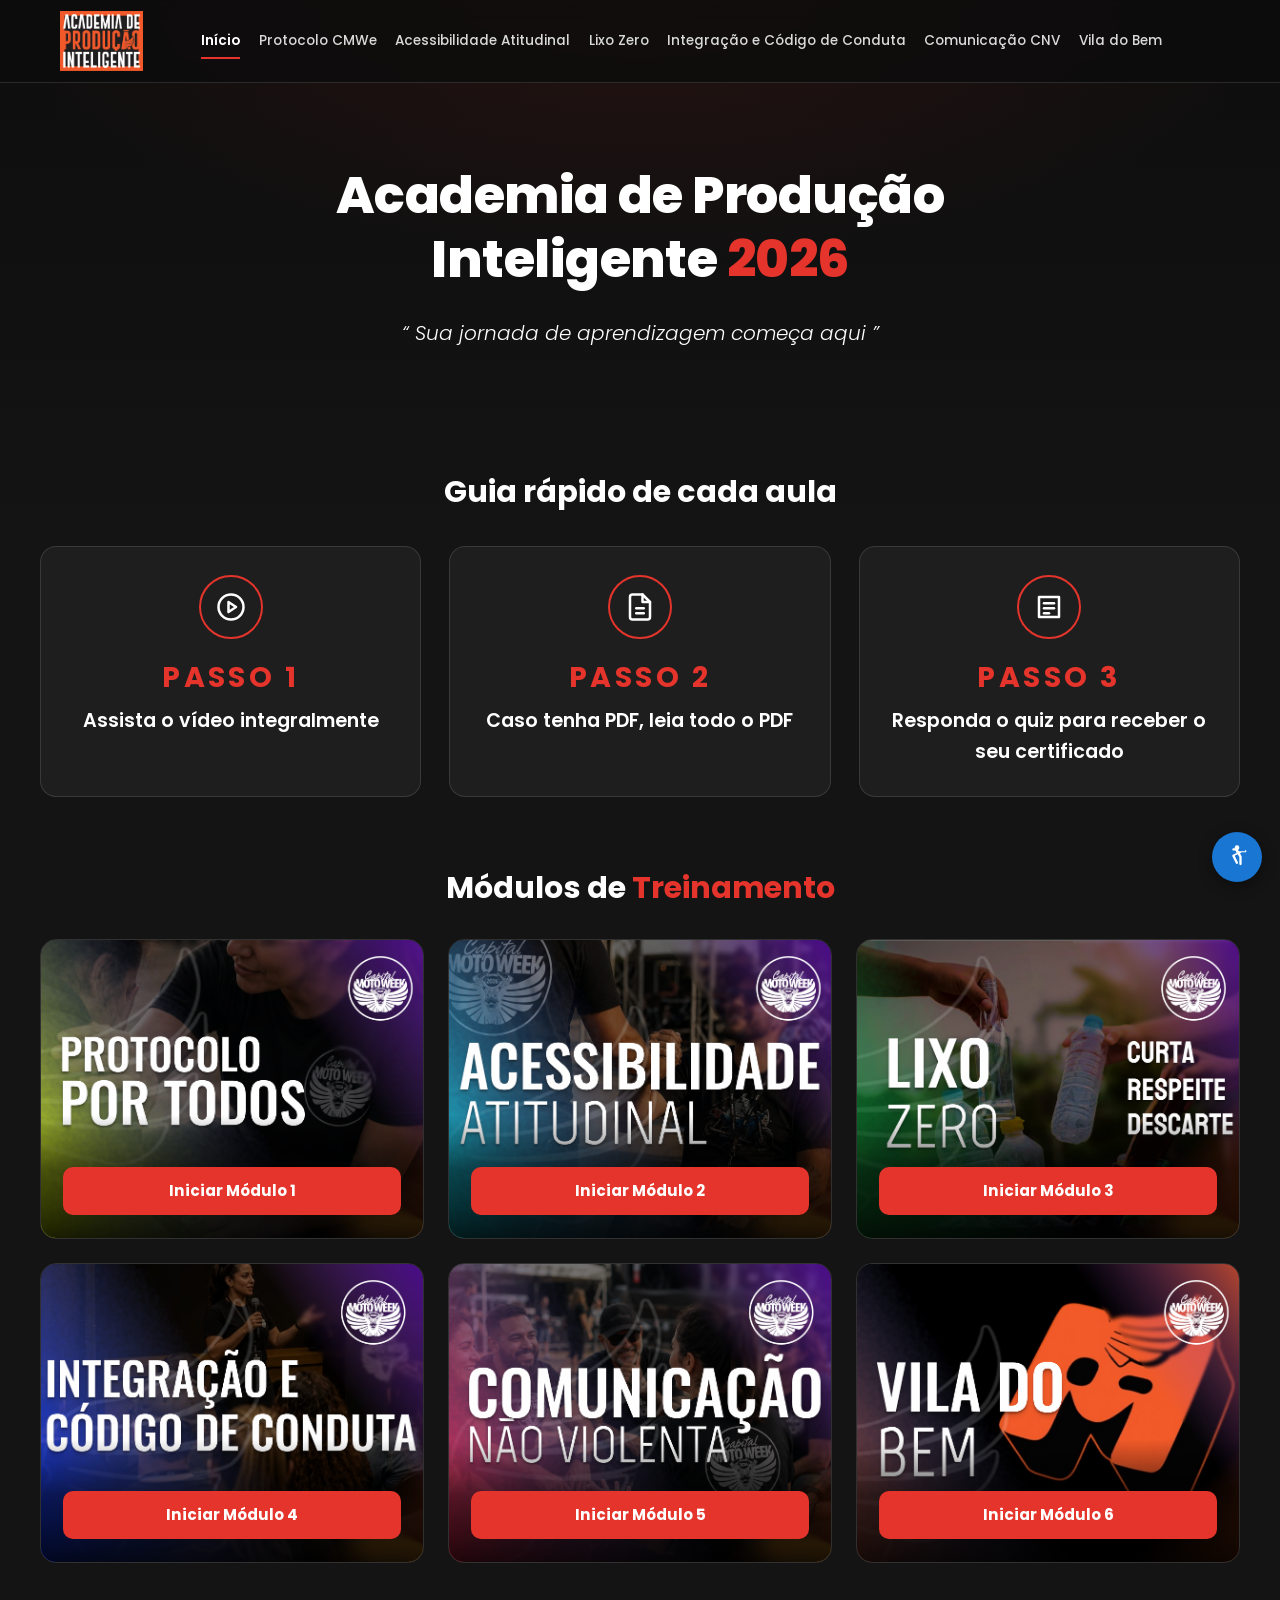
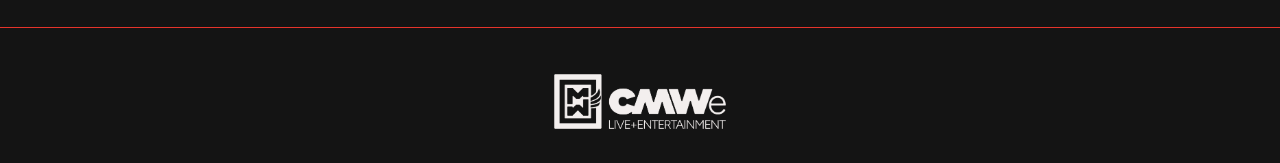
==== index.html @ 294be3b3 "Novo design, identidade visual e reorganizacao dos modulos - Fundo unico com gradiente escuro/vermel" ====
<!DOCTYPE html>
<html lang="pt-BR">
<head>
<meta charset="UTF-8">
<meta name="viewport" content="width=device-width, initial-scale=1.0">
<title>Capacitação CMWe — Portal de Treinamento</title>
<meta name="description" content="Portal de Treinamento Corporativo Capacitação CMWe. Assista, leia e responda aos módulos de capacitação.">
<link rel="preconnect" href="https://fonts.googleapis.com">
<link rel="preconnect" href="https://fonts.gstatic.com" crossorigin>
<link href="https://fonts.googleapis.com/css2?family=Poppins:wght@300;400;500;600;700;800&display=swap" rel="stylesheet">
<link rel="stylesheet" href="css/style.css">
</head>
<body>

<a class="skip-link" href="#conteudo-principal">Pular para o conteúdo principal</a>

<header class="site-header">
  <div class="container header-inner">
    <a class="logo" href="index.html">
      <img src="images/API - Logotipo (1).png" alt="logo academia inteligente CMWe">
    </a>

    <nav class="main-nav" id="main-nav" aria-label="Navegação principal">
      <ul>
        <li><a href="index.html" aria-current="page">Início</a></li>
        <li><a href="modulo1.html">Protocolo CMWe</a></li>
        <li><a href="modulo2.html">Acessibilidade Atitudinal</a></li>
        <li><a href="modulo3.html">Lixo Zero</a></li>
        <li><a href="modulo4.html">Integração e Código de Conduta</a></li>
        <li><a href="modulo5.html">Comunicação CNV</a></li>
        <li><a href="modulo6.html">Vila do Bem</a></li>
      </ul>
    </nav>

    <div class="header-actions">
      <button type="button" class="nav-toggle" data-nav-toggle aria-controls="main-nav" aria-expanded="false" aria-label="Abrir menu de navegação">
        <span class="nav-toggle-bar"></span>
        <span class="nav-toggle-bar"></span>
        <span class="nav-toggle-bar"></span>
      </button>
    </div>
  </div>
</header>

<main id="conteudo-principal">

  <section class="hero">
    <div class="hero-content">
      <h1>Academia de Produção Inteligente <span class="highlight">2026</span></h1>
      <p class="hero-subtitle">“ Sua jornada de aprendizagem começa aqui ”</p>
    </div>
  </section>

  <section class="guide" aria-labelledby="guia-titulo">
    <h2 id="guia-titulo">Guia rápido de cada aula</h2>
    <div class="guide-grid">

      <div class="guide-step">
        <div class="icon-wrap" aria-hidden="true">
          <svg viewBox="0 0 24 24" stroke="currentColor" stroke-width="2" stroke-linecap="round" stroke-linejoin="round"><circle cx="12" cy="12" r="10"></circle><polygon points="10 8 16 12 10 16 10 8"></polygon></svg>
        </div>
        <span class="step-label">Passo 1</span>
        <p>Assista o vídeo integralmente</p>
      </div>

      <div class="guide-step">
        <div class="icon-wrap" aria-hidden="true">
          <svg viewBox="0 0 24 24" stroke="currentColor" stroke-width="2" stroke-linecap="round" stroke-linejoin="round"><path d="M14 2H6a2 2 0 0 0-2 2v16a2 2 0 0 0 2 2h12a2 2 0 0 0 2-2V8z"></path><polyline points="14 2 14 8 20 8"></polyline><line x1="9" y1="13" x2="15" y2="13"></line><line x1="9" y1="17" x2="15" y2="17"></line></svg>
        </div>
        <span class="step-label">Passo 2</span>
        <p>Caso tenha PDF, leia todo o PDF</p>
      </div>

      <div class="guide-step">
        <div class="icon-wrap" aria-hidden="true">
          <svg viewBox="0 0 24 24" stroke="currentColor" stroke-width="2" stroke-linecap="round" stroke-linejoin="round"><path d="M4 4h16v16H4z"></path><line x1="8" y1="9" x2="16" y2="9"></line><line x1="8" y1="13" x2="16" y2="13"></line><line x1="8" y1="17" x2="12" y2="17"></line></svg>
        </div>
        <span class="step-label">Passo 3</span>
        <p>Responda o quiz para receber o seu certificado</p>
      </div>

    </div>
  </section>

  <section class="modules" aria-labelledby="modulos-titulo">
    <h2 id="modulos-titulo">Módulos de <span class="highlight">Treinamento</span></h2>
    <div class="modules-grid">

      <article class="module-card">
        <div class="module-card-media">
          <img src="images/PROTOCOLO-POR-TODOS.png" alt="">
          <span class="media-fallback-icon" aria-hidden="true">🤝</span>
        </div>
        <div class="module-card-overlay">
         
          <a class="btn-start" href="modulo1.html">Iniciar Módulo 1</a>
        </div>
      </article>

      <article class="module-card">
        <div class="module-card-media">
          <img src="images/ACESSIBILIDADE.png" alt="">
          <span class="media-fallback-icon" aria-hidden="true">♿</span>
        </div>
        <div class="module-card-overlay">
         
          <a class="btn-start" href="modulo2.html">Iniciar Módulo 2</a>
        </div>
      </article>

      <article class="module-card">
        <div class="module-card-media">
          <img src="images/LIXO-ZERO.png" alt="">
          <span class="media-fallback-icon" aria-hidden="true">♻️</span>
        </div>
        <div class="module-card-overlay">
         
          <a class="btn-start" href="modulo3.html">Iniciar Módulo 3</a>
        </div>
      </article>

    

      <article class="module-card">
        <div class="module-card-media">
          <img src="images/INTEGRA-O-E-C-DIGO-DE-CONDUTA.png" alt="">
          <span class="media-fallback-icon" aria-hidden="true">🤝</span>
        </div>
        <div class="module-card-overlay">
          <a class="btn-start" href="modulo4.html">Iniciar Módulo 4</a>
        </div>
      </article>

      <article class="module-card">
        <div class="module-card-media">
          <img src="images/COMUNICA-O-N-O-VIOLENTA.png" alt="">
          <span class="media-fallback-icon" aria-hidden="true">💬</span>
        </div>
        <div class="module-card-overlay">
          <a class="btn-start" href="modulo5.html">Iniciar Módulo 5</a>
        </div>
      </article>

      <article class="module-card">
        <div class="module-card-media">
          <img src="images/VILA-DO-BEM.png" alt="">
          <span class="media-fallback-icon" aria-hidden="true">🏘️</span>
        </div>
        <div class="module-card-overlay">
          <a class="btn-start" href="modulo6.html">Iniciar Módulo 6</a>
        </div>
      </article>

    </div>
  </section>

</main>

<footer class="site-footer">
  <img src="images/CMWe - Logo - Mono - B Off-white.png" alt="">
</footer>

<button type="button" class="a11y-float" data-a11y-toggle aria-pressed="false" aria-label="Alternar modo de alto contraste">
  <svg viewBox="0 0 24 24" aria-hidden="true"><circle cx="12" cy="4" r="2"></circle><path d="M19 7h-5.5l-.7-1.4A2 2 0 0 0 11 4.5H9a1 1 0 0 0 0 2h1.7l1 2-3.2 1.6a1 1 0 0 0-.5 1.3l3 6a1 1 0 1 0 1.8-.9L10 11l2.6-1.3L14 12v6a1 1 0 0 0 2 0v-6.5l-1.4-2.8L16 8h3a1 1 0 0 0 0-2z"></path></svg>
</button>
<div vw class="enabled">
  <div vw-access-button class="active"></div>
  <div vw-plugin-wrapper>
    <div class="vw-plugin-top-wrapper"></div>
  </div>
</div>
<script src="https://vlibras.gov.br/app/vlibras-plugin.js"></script>
<script>
  new window.VLibras.Widget('https://vlibras.gov.br/app');
</script>
<script src="js/script.js"></script>
</body>
</html>
---- css/style.css ----
/* =========================================================
   Capacitação CMWe — Design System
   Paleta principal: Preto / Vermelho / Branco
   Tipografia: Poppins (Google Fonts)
   ========================================================= */

:root{
  --bg: #141414;
  --bg-elevated: #1e1e1e;
  --card-bg: #232733;
  --text: #ffffff;
  --text-muted: #d9d9d9;
  --accent: #e5342b;
  --accent-dark: #a8221b;
  --accent-contrast-text: #ffffff;
  --focus-ring: #ffffff;
  --border-soft: rgba(255,255,255,0.12);
  --radius-md: 10px;
  --radius-lg: 16px;
  --font-main: 'Poppins', 'Lato', Arial, sans-serif;
  --max-width: 1200px;

  /* Cores de destaque por módulo (usadas só na miniatura do card) */
  --m1: #e5342b; --m1-dark: #3d0b08;
  --m2: #8b5cf6; --m2-dark: #24123f;
  --m3: #16a34a; --m3-dark: #06231a;
  --m4: #ea580c; --m4-dark: #3a1607;
  --m5: #4338ca; --m5-dark: #14123a;
  --m6: #c2410c; --m6-dark: #331206;
}

/* ---------- Tema: Alto Contraste (preto / amarelo / branco) ---------- */
[data-theme="alto-contraste"]{
  --bg: #000000;
  --bg-elevated: #0d0d0d;
  --card-bg: #111111;
  --text: #ffffff;
  --text-muted: #ffffff;
  --accent: #ffd400;
  --accent-dark: #e6bf00;
  --accent-contrast-text: #000000;
  --focus-ring: #ffd400;
  --border-soft: rgba(255,255,255,0.35);
}

*, *::before, *::after{ box-sizing: border-box; }

html{ scroll-behavior: smooth; }

/* Fundo único para a página inteira: base escura + um brilho vermelho suave no topo.
   background-attachment: fixed mantém o mesmo degradê do início ao fim da rolagem. */
body{
  margin: 0;
  font-family: var(--font-main);
  background-color: var(--bg);
  background-image:
    radial-gradient(1100px 520px at 50% -8%, rgba(229,52,43,0.14), transparent 65%),
    linear-gradient(180deg, #0d0d0d 0%, var(--bg) 60%);
  background-attachment: fixed;
  background-repeat: no-repeat;
  color: var(--text);
  line-height: 1.6;
  -webkit-font-smoothing: antialiased;
  transition: background-color .25s ease, color .25s ease;
}

/* No tema de alto contraste o fundo é liso, sem brilho decorativo */
[data-theme="alto-contraste"] body{
  background-image: none;
}

img{ max-width: 100%; display: block; }

a{ color: inherit; }

h1, h2, h3{
  font-family: var(--font-main);
  font-weight: 700;
  line-height: 1.25;
  margin: 0 0 .5em;
}

p{ margin: 0 0 1em; }

.container{
  max-width: var(--max-width);
  margin-inline: auto;
  padding-inline: 1.25rem;
}

/* ---------- Skip link (acessibilidade / teclado) ---------- */
.skip-link{
  position: absolute;
  left: 0;
  top: -60px;
  background: var(--accent);
  color: var(--accent-contrast-text);
  padding: .75rem 1.25rem;
  border-radius: 0 0 var(--radius-md) 0;
  font-weight: 600;
  z-index: 1000;
  transition: top .2s ease;
}
.skip-link:focus{ top: 0; }

/* Foco visível sempre, nunca remover outline */
:focus-visible{
  outline: 3px solid var(--focus-ring);
  outline-offset: 3px;
}

/* ---------- Header (clean) ---------- */
.site-header{
  background-color: rgba(13,13,13,0.82);
  -webkit-backdrop-filter: blur(10px);
  backdrop-filter: blur(10px);
  border-bottom: 1px solid var(--border-soft);
  position: sticky;
  top: 0;
  z-index: 100;
}
[data-theme="alto-contraste"] .site-header{
  background-color: var(--bg-elevated);
  -webkit-backdrop-filter: none;
  backdrop-filter: none;
}
.header-inner{
  position: relative;
  display: flex;
  align-items: center;
  justify-content: space-between;
  gap: 1rem;
  padding-block: .7rem;
}
.logo{
  display: flex;
  align-items: center;
  gap: .55rem;
  font-weight: 600;
  font-size: 1rem;
  text-decoration: none;
  color: var(--text);
  flex-shrink: 0;
}
.logo img{
  height: 60px;
  width: auto;
  flex-shrink: 0;
}
.main-nav ul{
  list-style: none;
  display: flex;
  gap: 1.15rem;
  margin: 0;
  padding: 0;
}
.main-nav a{
  display: inline-block;
  position: relative;
  padding: .3rem 0;
  text-decoration: none;
  font-size: .85rem;
  font-weight: 500;
  color: var(--text-muted);
  white-space: nowrap;
}
.main-nav a::after{
  content: "";
  position: absolute;
  left: 0;
  right: 0;
  bottom: -2px;
  height: 2px;
  background: var(--accent);
  transform: scaleX(0);
  transition: transform .2s ease;
}
.main-nav a:hover, .main-nav a:focus-visible{ color: var(--text); }
.main-nav a:hover::after, .main-nav a:focus-visible::after, .main-nav a[aria-current="page"]::after{
  transform: scaleX(1);
}
.main-nav a[aria-current="page"]{
  color: var(--text);
  font-weight: 600;
}

.header-actions{
  display: flex;
  align-items: center;
  gap: .6rem;
  flex-shrink: 0;
}

/* Botão hamburguer (somente mobile) */
.nav-toggle{
  display: none;
  flex-direction: column;
  justify-content: center;
  align-items: center;
  gap: 4px;
  width: 38px;
  height: 38px;
  background: transparent;
  border: 1px solid var(--border-soft);
  border-radius: 8px;
  cursor: pointer;
}
.nav-toggle-bar{
  width: 18px;
  height: 2px;
  background: var(--text);
  transition: transform .2s ease, opacity .2s ease;
}
.nav-toggle[aria-expanded="true"] .nav-toggle-bar:nth-child(1){ transform: translateY(6px) rotate(45deg); }
.nav-toggle[aria-expanded="true"] .nav-toggle-bar:nth-child(2){ opacity: 0; }
.nav-toggle[aria-expanded="true"] .nav-toggle-bar:nth-child(3){ transform: translateY(-6px) rotate(-45deg); }

/* Com os nomes completos dos módulos no menu, o layout desktop
   só cabe acima de 1200px — abaixo disso usamos o menu hamburguer */
@media (max-width: 1199px){
  .nav-toggle{ display: flex; }
  .logo img{ height: 48px; }
  .main-nav{
    position: absolute;
    top: 100%;
    left: 0;
    right: 0;
    background: var(--bg-elevated);
    border-bottom: 1px solid var(--border-soft);
    max-height: 0;
    overflow: hidden;
    transition: max-height .25s ease;
  }
  .main-nav.is-open{ max-height: 520px; }
  .main-nav ul{
    flex-direction: column;
    gap: 0;
    padding: .25rem 1.25rem 1rem;
  }
  .main-nav a{
    display: block;
    padding: .8rem .1rem;
    border-bottom: 1px solid var(--border-soft);
  }
  .main-nav a::after{ display: none; }
}

/* ---------- Hero (transparente: usa o fundo único da página) ---------- */
.hero{
  padding: 5rem 1.25rem 3.5rem;
  text-align: center;
}
.hero-content{
  max-width: 820px;
  margin-inline: auto;
}
.hero h1{
  font-size: clamp(1.9rem, 5vw, 3.2rem);
  font-weight: 800;
  letter-spacing: -0.01em;
}
.highlight{
  color: var(--accent);
}
.hero-subtitle{
  font-size: clamp(1rem, 2vw, 1.25rem);
  font-style: italic;
  color: var(--text);
  margin-top: .5rem;
  font-weight: 300;
}

/* ---------- Guia rápido (3 colunas) ---------- */
.guide{
  padding: 3rem 1.25rem 3.5rem;
}
.guide h2{
  text-align: center;
  font-size: clamp(1.4rem, 3vw, 1.9rem);
  margin-bottom: 2.2rem;
}
.guide-grid{
  display: grid;
  grid-template-columns: 1fr;
  gap: 1.75rem;
  max-width: var(--max-width);
  margin-inline: auto;
}
@media (min-width: 780px){
  .guide-grid{ grid-template-columns: repeat(3, 1fr); }
}
.guide-step{
  text-align: center;
  padding: 1.75rem 1.25rem;
  border: 1px solid var(--border-soft);
  border-radius: var(--radius-lg);
  background: var(--bg-elevated);
}
.guide-step .icon-wrap{
  width: 64px;
  height: 64px;
  margin: 0 auto 1rem;
  border-radius: 50%;
  border: 2px solid var(--accent);
  display: flex;
  align-items: center;
  justify-content: center;
}
.guide-step .icon-wrap svg{
  width: 30px;
  height: 30px;
  stroke: var(--text);
  fill: none;
}
.guide-step .step-label{
  display: block;
  color: var(--accent);
  text-transform: uppercase;
  letter-spacing: .12em;
  font-size: 1.78rem;
  font-weight: 700;
  margin-bottom: .35rem;
}
.guide-step p{
  font-weight: 600;
  font-size: 1.2rem;
  margin: 0;
}

.guide-step .docs{
  font-size: 0.9rem;
}
/* ---------- Grade de módulos ---------- */
.modules{
  padding: 1rem 1.25rem 4rem;
}
.modules h2{
  text-align: center;
  font-size: clamp(1.4rem, 3vw, 1.9rem);
  margin-bottom: 2rem;
}
.modules-grid{
  display: grid;
  grid-template-columns: 1fr;
  gap: 1.5rem;
  max-width: var(--max-width);
  margin-inline: auto;
}
@media (min-width: 700px){
  .modules-grid{ grid-template-columns: repeat(2, 1fr); }
}
@media (min-width: 1050px){
  .modules-grid{ grid-template-columns: repeat(3, 1fr); }
}

.module-card{
  position: relative;
  display: flex;
  flex-direction: column;
  justify-content: flex-end;
  min-height: 300px;
  border: 1px solid var(--border-soft);
  border-radius: var(--radius-lg);
  overflow: hidden;
  transition: transform .2s ease, border-color .2s ease, box-shadow .2s ease;
}
.module-card:hover{
  transform: translateY(-4px);
  border-color: rgba(255,255,255,0.28);
  box-shadow: 0 12px 28px rgba(0,0,0,0.45);
}
@media (prefers-reduced-motion: reduce){
  .module-card{ transition: none; }
  .module-card:hover{ transform: none; }
}

/* Imagem de fundo do card (ocupa o card inteiro) */
.module-card-media{
  position: absolute;
  inset: 0;
  background: linear-gradient(135deg, var(--accent), var(--accent-dark));
}
/* Cada módulo tem uma cor de destaque própria na miniatura, como no site publicado */
.modules-grid .module-card:nth-child(1) .module-card-media{ background: linear-gradient(160deg, var(--m1), var(--m1-dark)); }
.modules-grid .module-card:nth-child(2) .module-card-media{ background: linear-gradient(160deg, var(--m2), var(--m2-dark)); }
.modules-grid .module-card:nth-child(3) .module-card-media{ background: linear-gradient(160deg, var(--m3), var(--m3-dark)); }
.modules-grid .module-card:nth-child(4) .module-card-media{ background: linear-gradient(160deg, var(--m4), var(--m4-dark)); }
.modules-grid .module-card:nth-child(5) .module-card-media{ background: linear-gradient(160deg, var(--m5), var(--m5-dark)); }
.modules-grid .module-card:nth-child(6) .module-card-media{ background: linear-gradient(160deg, var(--m6), var(--m6-dark)); }
.module-card-media img{
  width: 100%;
  height: 100%;
  object-fit: cover;
  display: block;
}
/* Ícone de reserva enquanto a imagem real do módulo não é adicionada */
.module-card-media .media-fallback-icon{
  display: none;
  position: absolute;
  inset: 0;
  align-items: center;
  justify-content: center;
  font-size: 3.5rem;
}
.module-card-media.media-fallback .media-fallback-icon{ display: flex; }

/* Texto sobreposto sobre a imagem, com degradê para legibilidade */
.module-card-overlay{
  position: relative;
  z-index: 1;
  display: flex;
  flex-direction: column;
  gap: .5rem;
  padding: 2.5rem 1.4rem 1.4rem;
  background: linear-gradient(to top, rgba(0,0,0,.88) 0%, rgba(0,0,0,.6) 55%, rgba(0,0,0,0) 100%);
}
.module-tag{
  font-size: .78rem;
  text-transform: uppercase;
  letter-spacing: .08em;
  color: var(--accent);
  font-weight: 700;
}
.module-title{
  font-size: 1.15rem;
  font-weight: 700;
  margin: 0;
  color: #ffffff;
}
.btn-start{
  margin-top: .75rem;
  display: inline-block;
  text-align: center;
  background: var(--accent);
  color: var(--accent-contrast-text);
  font-weight: 700;
  text-decoration: none;
  padding: .75rem 1rem;
  border-radius: var(--radius-md);
  border: none;
  cursor: pointer;
  font-family: var(--font-main);
  font-size: .95rem;
  transition: background-color .15s ease;
}
.btn-start:hover, .btn-start:focus-visible{
  background: var(--accent-dark);
}

/* ---------- Página de módulo ---------- */
.module-hero{
  padding: 2.5rem 1.25rem 1.5rem;
  text-align: center;
}
.module-hero .module-tag{ color: var(--accent); font-weight: 700; }
.module-hero h1{ font-size: clamp(1.6rem, 4vw, 2.4rem); }
.back-link{
  display: inline-flex;
  align-items: center;
  gap: .4rem;
  margin-bottom: 1.25rem;
  text-decoration: none;
  color: var(--text-muted);
  font-weight: 600;
  font-size: .9rem;
}
.back-link:hover{ color: var(--text); }

.lesson-flow{
  max-width: 1000px;
  margin: 0 auto;
  padding: 1.5rem 1.25rem 2rem;
}
.module-content{
  display: grid;
  grid-template-columns: 1fr;
  gap: 1.25rem;
}
@media (min-width: 820px){
  .module-content{ grid-template-columns: 1fr 1fr; align-items: start; }
}
.module-media-col{
  display: flex;
  flex-direction: column;
  gap: 1.25rem;
}
.lesson-step{
  background: var(--bg-elevated);
  border: 1px solid var(--border-soft);
  border-radius: var(--radius-lg);
  padding: 1.25rem;
}
.lesson-step h2{
  display: flex;
  align-items: center;
  gap: .6rem;
  font-size: 1.15rem;
  margin-bottom: .4rem;
}
.lesson-step p{
  margin-bottom: .6em;
}
.lesson-step h2 svg{
  width: 24px;
  height: 24px;
  stroke: var(--accent);
  fill: none;
  flex-shrink: 0;
}
.video-wrapper{
  position: relative;
  aspect-ratio: 16/9;
  background: #000;
  border-radius: var(--radius-md);
  overflow: hidden;
  margin-top: .75rem;
}
@media (min-width: 820px){
  .video-wrapper{ max-height: 36vh; }
}
.video-wrapper iframe{
  position: absolute;
  inset: 0;
  width: 100%;
  height: 100%;
  border: 0;
}
.pdf-link{
  display: inline-flex;
  align-items: center;
  gap: .5rem;
  margin-top: 1rem;
  background: var(--bg);
  border: 1px solid var(--border-soft);
  padding: .8rem 1.1rem;
  border-radius: var(--radius-md);
  text-decoration: none;
  font-weight: 600;
}
.pdf-link:hover{ border-color: var(--accent); }

/* Card de instruções + botão para o Google Forms */
.instruction-card{
  display: flex;
  flex-direction: column;
  gap: .85rem;
  background: var(--bg-elevated);
  border: 1px solid var(--border-soft);
  border-radius: var(--radius-lg);
  padding: 1.25rem;
}
.instruction-card h2{
  display: flex;
  align-items: center;
  gap: .6rem;
  font-size: 1.15rem;
  margin-bottom: 0;
}
.instruction-card h2 svg{
  width: 24px;
  height: 24px;
  stroke: var(--accent);
  fill: none;
  flex-shrink: 0;
}
.instruction-card p{ margin-bottom: 0; }
.instruction-card ul{
  margin: 0;
  padding-left: 1.2rem;
  color: var(--text-muted);
  display: flex;
  flex-direction: column;
  gap: .4rem;
}
.instruction-card .btn-start{
  text-align: center;
}

/* ---------- Footer ---------- */
.site-footer{
  background: transparent;
  border-top: 1px solid var(--accent);
  padding: 1.5rem 1.25rem;
  text-align: center;
  position: relative;
  color: var(--text-muted);
  
}

.site-footer img{
  display: block;
  height: 75px;
  width: auto;
  margin: .75rem auto 0;
}

/* Botão flutuante de acessibilidade: liga/desliga o modo alto contraste */
.a11y-float{
  position: fixed;
  right: 1.1rem;
  bottom: 1.1rem;
  width: 50px;
  height: 50px;
  border-radius: 50%;
  background: #1976d2;
  border: none;
  padding: 0;
  cursor: pointer;
  display: flex;
  align-items: center;
  justify-content: center;
  box-shadow: 0 4px 14px rgba(0,0,0,.4);
  z-index: 50;
  transition: transform .15s ease, background-color .15s ease;
}
.a11y-float:hover{ transform: scale(1.08); }
.a11y-float svg{ width: 28px; height: 28px; fill: #ffffff; }

/* Com o alto contraste ativo, o botão fica amarelo indicando o estado */
[data-theme="alto-contraste"] .a11y-float{ background: var(--accent); }
[data-theme="alto-contraste"] .a11y-float svg{ fill: #000000; }

.visually-hidden{
  position: absolute;
  width: 1px; height: 1px;
  padding: 0; margin: -1px;
  overflow: hidden;
  clip: rect(0,0,0,0);
  white-space: nowrap;
  border: 0;
}

@media (prefers-reduced-motion: reduce){
  html{ scroll-behavior: auto; }
}
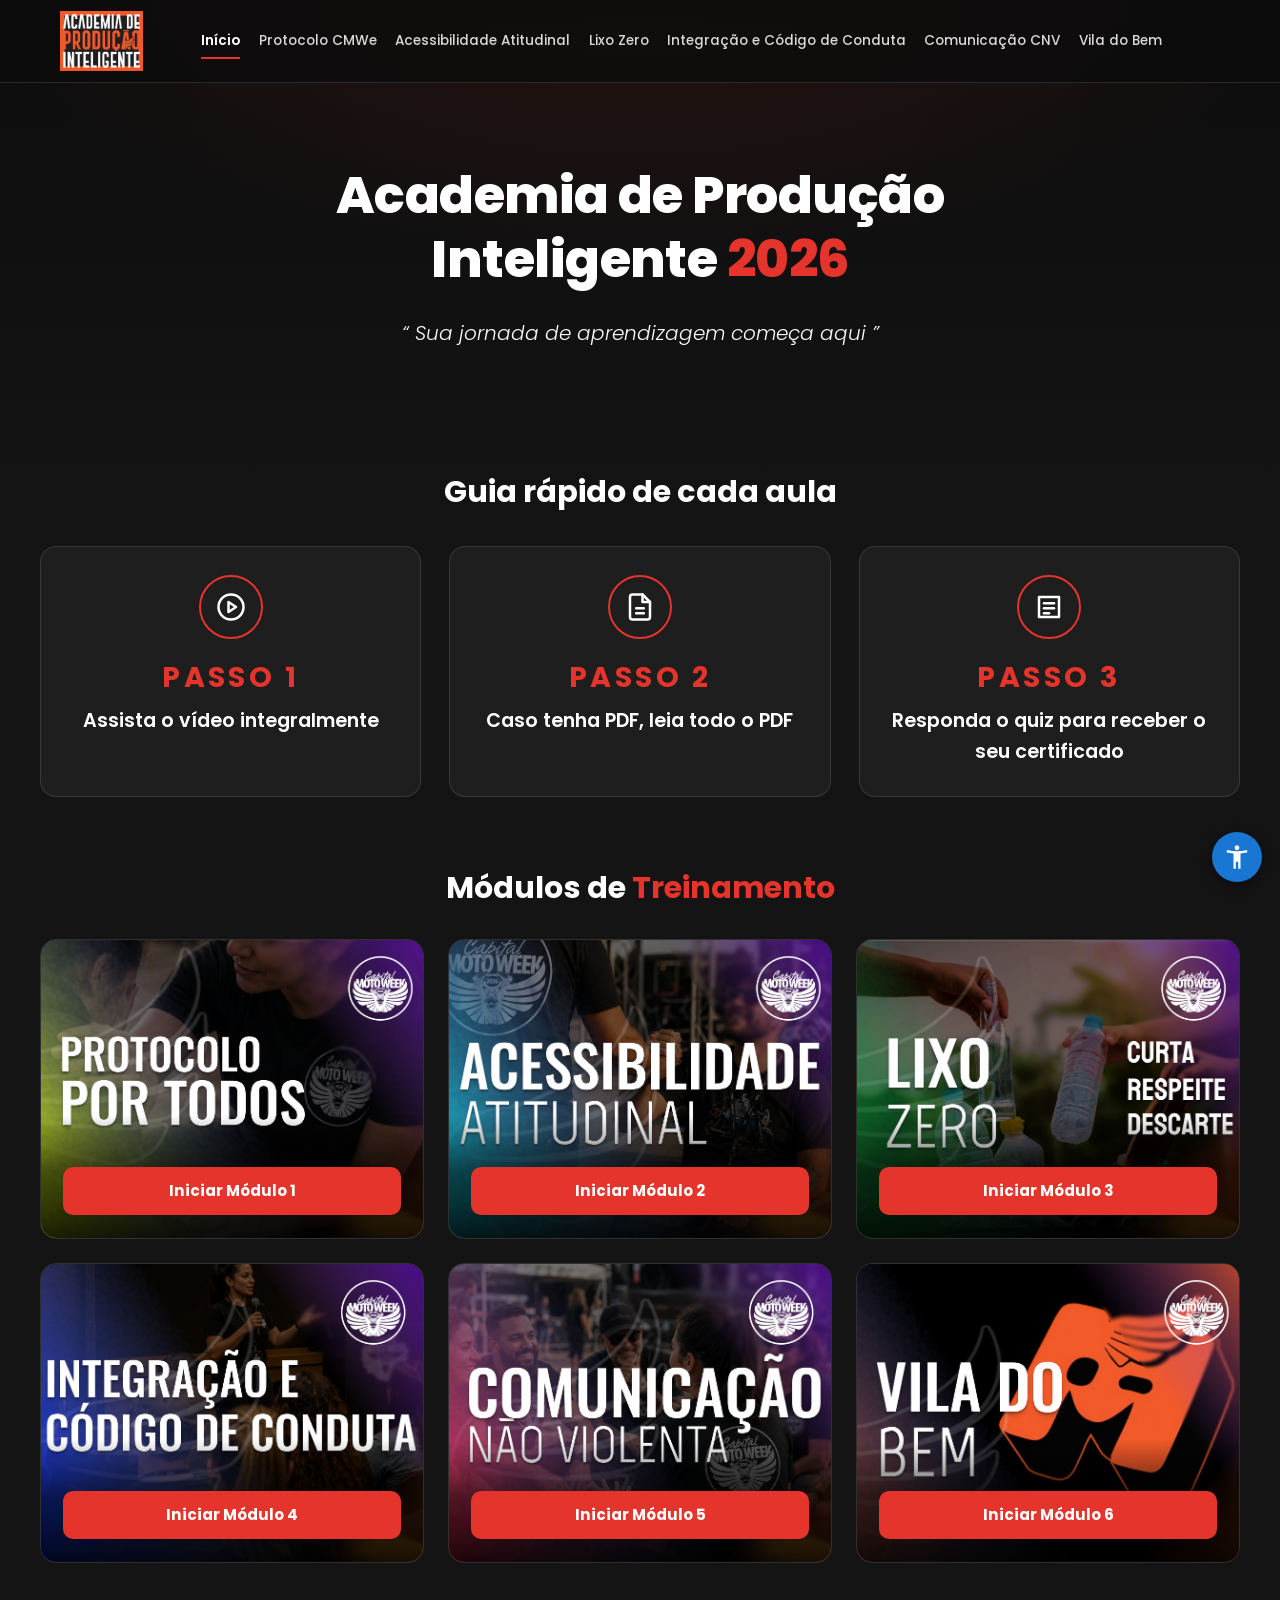
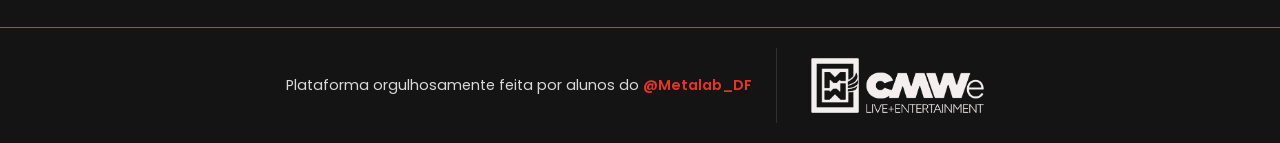
==== commit 0bed7fac: "Videos com autoplay, formularios dos modulos e footer padronizado - Corrige URLs dos embeds do YouTu" ====
--- a/index.html
+++ b/index.html
@@ -157,11 +157,14 @@
 </main>
 
 <footer class="site-footer">
-  <img src="images/CMWe - Logo - Mono - B Off-white.png" alt="">
+  <div class="footer-inner">
+    <p>Plataforma orgulhosamente feita por alunos do <a class="footer-credit" href="https://www.instagram.com/metalab_df/" target="_blank" rel="noopener noreferrer">@Metalab_DF</a></p>
+    <img src="images/CMWe - Logo - Mono - B Off-white.png" alt="Logo CMWe">
+  </div>
 </footer>
 
 <button type="button" class="a11y-float" data-a11y-toggle aria-pressed="false" aria-label="Alternar modo de alto contraste">
-  <svg viewBox="0 0 24 24" aria-hidden="true"><circle cx="12" cy="4" r="2"></circle><path d="M19 7h-5.5l-.7-1.4A2 2 0 0 0 11 4.5H9a1 1 0 0 0 0 2h1.7l1 2-3.2 1.6a1 1 0 0 0-.5 1.3l3 6a1 1 0 1 0 1.8-.9L10 11l2.6-1.3L14 12v6a1 1 0 0 0 2 0v-6.5l-1.4-2.8L16 8h3a1 1 0 0 0 0-2z"></path></svg>
+  <svg viewBox="0 0 24 24" aria-hidden="true"><path d="M20.5 6c-2.61.7-5.67 1-8.5 1s-5.89-.3-8.5-1L3 8c1.86.5 4 .83 6 1v13h2v-6h2v6h2V9c2-.17 4.14-.5 6-1l-.5-2zM12 6c1.1 0 2-.9 2-2s-.9-2-2-2-2 .9-2 2 .9 2 2 2z"></path></svg>
 </button>
 <div vw class="enabled">
   <div vw-access-button class="active"></div>
--- a/css/style.css
+++ b/css/style.css
@@ -576,22 +576,44 @@
   text-align: center;
 }
 
-/* ---------- Footer ---------- */
+/* ---------- Footer: texto à esquerda, logo à direita ---------- */
 .site-footer{
   background: transparent;
   border-top: 1px solid var(--accent);
-  padding: 1.5rem 1.25rem;
-  text-align: center;
-  position: relative;
+  padding: 1.25rem 1.25rem;
   color: var(--text-muted);
-  
-}
-
+  font-size: .9rem;
+}
+.footer-inner{
+  max-width: var(--max-width);
+  margin-inline: auto;
+  display: flex;
+  align-items: center;
+  justify-content: center;
+  gap: 1.5rem;
+  flex-wrap: wrap;
+  text-align: center;
+}
+.footer-inner p{ margin: 0; }
+.footer-credit{
+  color: var(--accent);
+  font-weight: 600;
+  text-decoration: none;
+}
+.footer-credit:hover, .footer-credit:focus-visible{ text-decoration: underline; }
+/* Linha vertical separando o texto da logo */
 .site-footer img{
   display: block;
   height: 75px;
   width: auto;
-  margin: .75rem auto 0;
+  margin: 0;
+  border-left: 1px solid var(--border-soft);
+  padding-left: 1.5rem;
+}
+/* Em telas estreitas o footer empilha e a linha some */
+@media (max-width: 620px){
+  .footer-inner{ flex-direction: column; gap: 1rem; }
+  .site-footer img{ border-left: none; padding-left: 0; }
 }
 
 /* Botão flutuante de acessibilidade: liga/desliga o modo alto contraste */
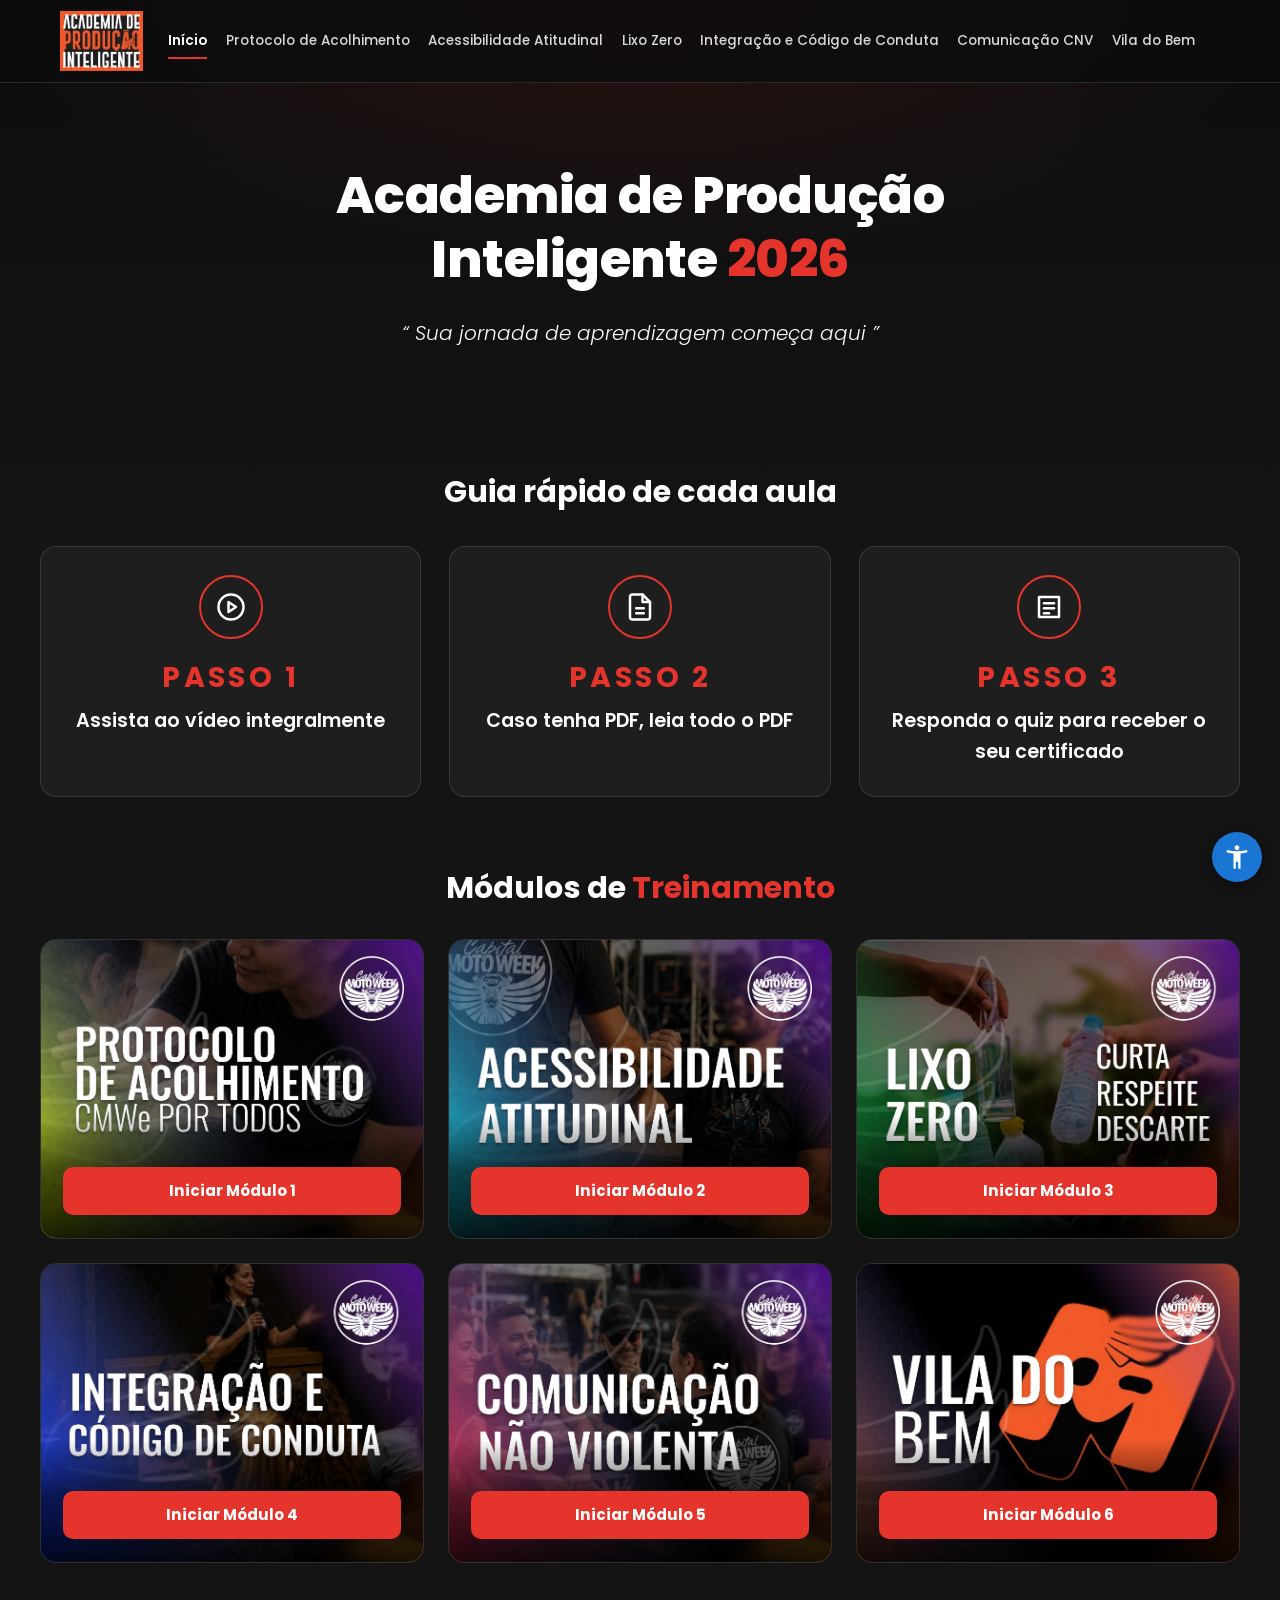
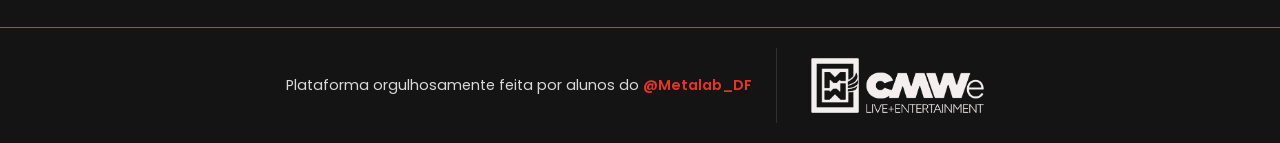
==== commit d6706967: "PDF do modulo 4, imagens finais dos cards e ajustes para apresentacao - PDF Codigo de Conduta dispon" ====
--- a/index.html
+++ b/index.html
@@ -23,7 +23,7 @@
     <nav class="main-nav" id="main-nav" aria-label="Navegação principal">
       <ul>
         <li><a href="index.html" aria-current="page">Início</a></li>
-        <li><a href="modulo1.html">Protocolo CMWe</a></li>
+        <li><a href="modulo1.html">Protocolo de Acolhimento</a></li>
         <li><a href="modulo2.html">Acessibilidade Atitudinal</a></li>
         <li><a href="modulo3.html">Lixo Zero</a></li>
         <li><a href="modulo4.html">Integração e Código de Conduta</a></li>
@@ -60,7 +60,7 @@
           <svg viewBox="0 0 24 24" stroke="currentColor" stroke-width="2" stroke-linecap="round" stroke-linejoin="round"><circle cx="12" cy="12" r="10"></circle><polygon points="10 8 16 12 10 16 10 8"></polygon></svg>
         </div>
         <span class="step-label">Passo 1</span>
-        <p>Assista o vídeo integralmente</p>
+        <p>Assista ao vídeo integralmente</p>
       </div>
 
       <div class="guide-step">
@@ -88,7 +88,7 @@
 
       <article class="module-card">
         <div class="module-card-media">
-          <img src="images/PROTOCOLO-POR-TODOS.png" alt="">
+          <img src="images/PROTOCOLO-CMWe-2.png" alt="">
           <span class="media-fallback-icon" aria-hidden="true">🤝</span>
         </div>
         <div class="module-card-overlay">
@@ -99,7 +99,7 @@
 
       <article class="module-card">
         <div class="module-card-media">
-          <img src="images/ACESSIBILIDADE.png" alt="">
+          <img src="images/ACESSIBILIDADE-2.png" alt="">
           <span class="media-fallback-icon" aria-hidden="true">♿</span>
         </div>
         <div class="module-card-overlay">
@@ -110,7 +110,7 @@
 
       <article class="module-card">
         <div class="module-card-media">
-          <img src="images/LIXO-ZERO.png" alt="">
+          <img src="images/LIXO-ZERO-2.png" alt="">
           <span class="media-fallback-icon" aria-hidden="true">♻️</span>
         </div>
         <div class="module-card-overlay">
@@ -123,7 +123,7 @@
 
       <article class="module-card">
         <div class="module-card-media">
-          <img src="images/INTEGRA-O-E-C-DIGO-DE-CONDUTA.png" alt="">
+          <img src="images/INTEGRA-O-E-C-DIGO-DE-CONDUTA-2.png" alt="">
           <span class="media-fallback-icon" aria-hidden="true">🤝</span>
         </div>
         <div class="module-card-overlay">
@@ -133,7 +133,7 @@
 
       <article class="module-card">
         <div class="module-card-media">
-          <img src="images/COMUNICA-O-N-O-VIOLENTA.png" alt="">
+          <img src="images/COMUNICA-O-N-O-VIOLENTA-2.png" alt="">
           <span class="media-fallback-icon" aria-hidden="true">💬</span>
         </div>
         <div class="module-card-overlay">
@@ -143,7 +143,7 @@
 
       <article class="module-card">
         <div class="module-card-media">
-          <img src="images/VILA-DO-BEM.png" alt="">
+          <img src="images/VILA-DO-BEM-2.png" alt="">
           <span class="media-fallback-icon" aria-hidden="true">🏘️</span>
         </div>
         <div class="module-card-overlay">
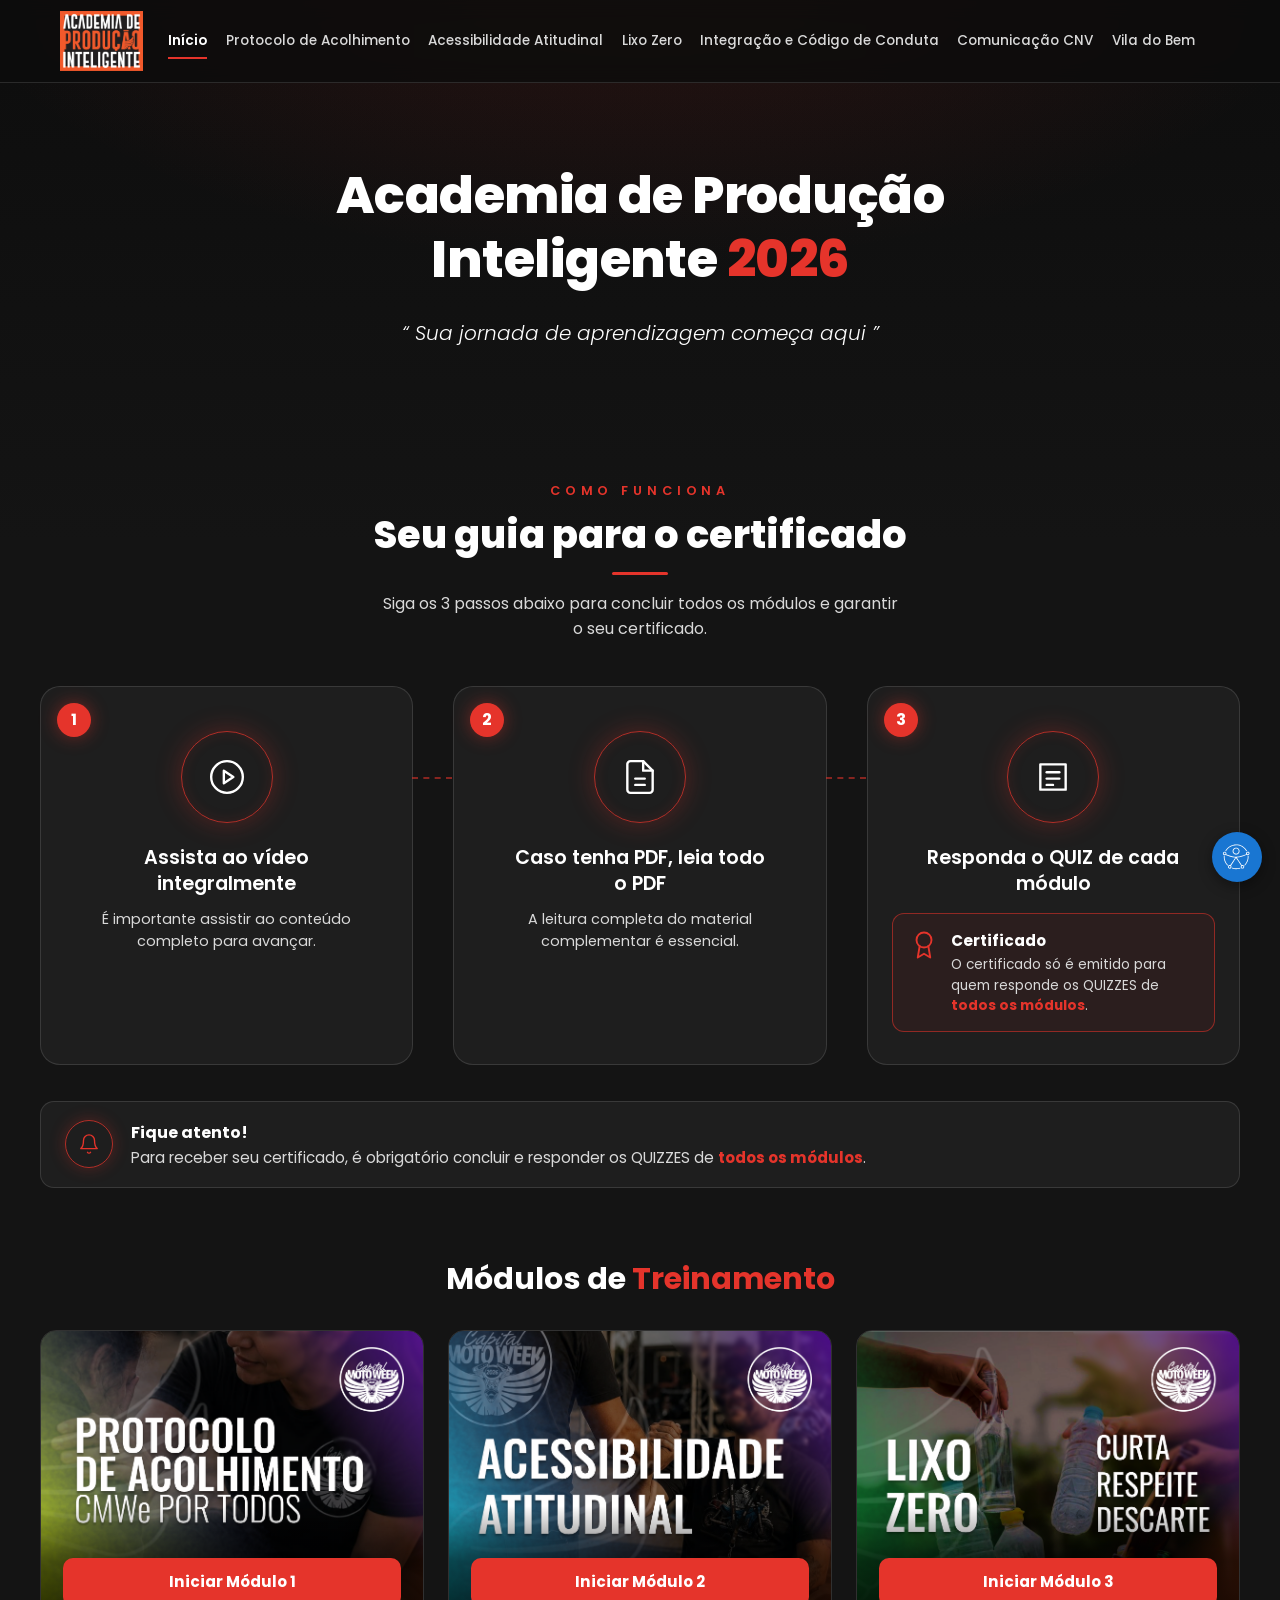
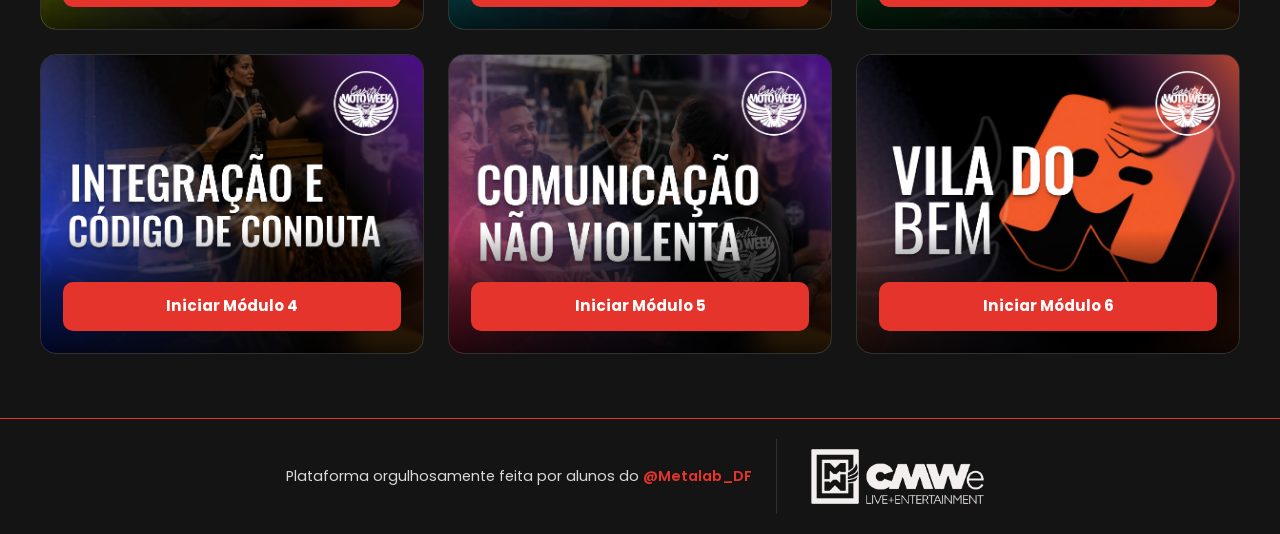
==== commit a47737f6: "Guia do certificado redesenhado, QUIZ no lugar de formulario e videos finais - Secao Seu guia para o" ====
--- a/index.html
+++ b/index.html
@@ -52,33 +52,55 @@
   </section>
 
   <section class="guide" aria-labelledby="guia-titulo">
-    <h2 id="guia-titulo">Guia rápido de cada aula</h2>
+    <span class="guide-kicker">Como funciona</span>
+    <h2 id="guia-titulo">Seu guia para o certificado</h2>
+    <p class="guide-intro">Siga os 3 passos abaixo para concluir todos os módulos e garantir o seu certificado.</p>
+
     <div class="guide-grid">
 
       <div class="guide-step">
+        <span class="step-number" aria-hidden="true">1</span>
         <div class="icon-wrap" aria-hidden="true">
-          <svg viewBox="0 0 24 24" stroke="currentColor" stroke-width="2" stroke-linecap="round" stroke-linejoin="round"><circle cx="12" cy="12" r="10"></circle><polygon points="10 8 16 12 10 16 10 8"></polygon></svg>
-        </div>
-        <span class="step-label">Passo 1</span>
+          <svg viewBox="0 0 24 24" stroke="currentColor" stroke-width="1.5" stroke-linecap="round" stroke-linejoin="round"><circle cx="12" cy="12" r="10"></circle><polygon points="10 8 16 12 10 16 10 8"></polygon></svg>
+        </div>
         <p>Assista ao vídeo integralmente</p>
+        <p class="step-note">É importante assistir ao conteúdo completo para avançar.</p>
       </div>
 
       <div class="guide-step">
+        <span class="step-number" aria-hidden="true">2</span>
         <div class="icon-wrap" aria-hidden="true">
-          <svg viewBox="0 0 24 24" stroke="currentColor" stroke-width="2" stroke-linecap="round" stroke-linejoin="round"><path d="M14 2H6a2 2 0 0 0-2 2v16a2 2 0 0 0 2 2h12a2 2 0 0 0 2-2V8z"></path><polyline points="14 2 14 8 20 8"></polyline><line x1="9" y1="13" x2="15" y2="13"></line><line x1="9" y1="17" x2="15" y2="17"></line></svg>
-        </div>
-        <span class="step-label">Passo 2</span>
+          <svg viewBox="0 0 24 24" stroke="currentColor" stroke-width="1.5" stroke-linecap="round" stroke-linejoin="round"><path d="M14 2H6a2 2 0 0 0-2 2v16a2 2 0 0 0 2 2h12a2 2 0 0 0 2-2V8z"></path><polyline points="14 2 14 8 20 8"></polyline><line x1="9" y1="13" x2="15" y2="13"></line><line x1="9" y1="17" x2="15" y2="17"></line></svg>
+        </div>
         <p>Caso tenha PDF, leia todo o PDF</p>
+        <p class="step-note">A leitura completa do material complementar é essencial.</p>
       </div>
 
       <div class="guide-step">
+        <span class="step-number" aria-hidden="true">3</span>
         <div class="icon-wrap" aria-hidden="true">
-          <svg viewBox="0 0 24 24" stroke="currentColor" stroke-width="2" stroke-linecap="round" stroke-linejoin="round"><path d="M4 4h16v16H4z"></path><line x1="8" y1="9" x2="16" y2="9"></line><line x1="8" y1="13" x2="16" y2="13"></line><line x1="8" y1="17" x2="12" y2="17"></line></svg>
-        </div>
-        <span class="step-label">Passo 3</span>
-        <p>Responda o quiz para receber o seu certificado</p>
-      </div>
-
+          <svg viewBox="0 0 24 24" stroke="currentColor" stroke-width="1.5" stroke-linecap="round" stroke-linejoin="round"><path d="M4 4h16v16H4z"></path><line x1="8" y1="9" x2="16" y2="9"></line><line x1="8" y1="13" x2="16" y2="13"></line><line x1="8" y1="17" x2="12" y2="17"></line></svg>
+        </div>
+        <p>Responda o QUIZ de cada módulo</p>
+        <div class="cert-box">
+          <svg viewBox="0 0 24 24" aria-hidden="true" stroke-width="1.5" stroke-linecap="round" stroke-linejoin="round"><circle cx="12" cy="8" r="6"></circle><path d="M15.5 13 17 22l-5-3-5 3 1.5-9"></path></svg>
+          <div>
+            <strong>Certificado</strong>
+            <p>O certificado só é emitido para quem responde os QUIZZES de <span class="highlight">todos os módulos</span>.</p>
+          </div>
+        </div>
+      </div>
+
+    </div>
+
+    <div class="guide-alert">
+      <span class="alert-icon" aria-hidden="true">
+        <svg viewBox="0 0 24 24" stroke-width="1.5" stroke-linecap="round" stroke-linejoin="round"><path d="M18 8a6 6 0 0 0-12 0c0 7-3 9-3 9h18s-3-2-3-9"></path><path d="M13.7 21a2 2 0 0 1-3.4 0"></path></svg>
+      </span>
+      <div>
+        <strong>Fique atento!</strong>
+        <p>Para receber seu certificado, é obrigatório concluir e responder os QUIZZES de <span class="highlight">todos os módulos</span>.</p>
+      </div>
     </div>
   </section>
 
@@ -164,7 +186,7 @@
 </footer>
 
 <button type="button" class="a11y-float" data-a11y-toggle aria-pressed="false" aria-label="Alternar modo de alto contraste">
-  <svg viewBox="0 0 24 24" aria-hidden="true"><path d="M20.5 6c-2.61.7-5.67 1-8.5 1s-5.89-.3-8.5-1L3 8c1.86.5 4 .83 6 1v13h2v-6h2v6h2V9c2-.17 4.14-.5 6-1l-.5-2zM12 6c1.1 0 2-.9 2-2s-.9-2-2-2-2 .9-2 2 .9 2 2 2z"></path></svg>
+  <img src="images/LOGO_ACESSIBILIDADE.svg" alt="" aria-hidden="true">
 </button>
 <div vw class="enabled">
   <div vw-access-button class="active"></div>
--- a/css/style.css
+++ b/css/style.css
@@ -270,65 +270,201 @@
   font-weight: 300;
 }
 
-/* ---------- Guia rápido (3 colunas) ---------- */
+/* ---------- Guia para o certificado (3 passos) ---------- */
 .guide{
-  padding: 3rem 1.25rem 3.5rem;
+  padding: 3.5rem 1.25rem 3.5rem;
+}
+.guide-kicker{
+  display: block;
+  text-align: center;
+  color: var(--accent);
+  text-transform: uppercase;
+  letter-spacing: .38em;
+  font-size: .8rem;
+  font-weight: 600;
+  margin-bottom: .6rem;
 }
 .guide h2{
   text-align: center;
-  font-size: clamp(1.4rem, 3vw, 1.9rem);
-  margin-bottom: 2.2rem;
+  font-size: clamp(1.7rem, 4vw, 2.4rem);
+  font-weight: 800;
+  margin-bottom: 1rem;
+}
+/* Sublinhado vermelho curto abaixo do título */
+.guide h2::after{
+  content: "";
+  display: block;
+  width: 56px;
+  height: 3px;
+  border-radius: 2px;
+  background: var(--accent);
+  margin: .8rem auto 0;
+}
+.guide-intro{
+  text-align: center;
+  color: var(--text-muted);
+  max-width: 520px;
+  margin: 0 auto 2.75rem;
 }
 .guide-grid{
   display: grid;
   grid-template-columns: 1fr;
-  gap: 1.75rem;
+  gap: 2.5rem;
   max-width: var(--max-width);
   margin-inline: auto;
 }
-@media (min-width: 780px){
-  .guide-grid{ grid-template-columns: repeat(3, 1fr); }
-}
 .guide-step{
-  text-align: center;
-  padding: 1.75rem 1.25rem;
+  position: relative;
+  display: flex;
+  flex-direction: column;
+  align-items: center;
+  text-align: center;
+  padding: 2.75rem 1.5rem 2rem;
   border: 1px solid var(--border-soft);
-  border-radius: var(--radius-lg);
+  border-radius: 20px;
   background: var(--bg-elevated);
 }
+/* Número do passo no canto do card */
+.step-number{
+  position: absolute;
+  top: 1rem;
+  left: 1rem;
+  width: 34px;
+  height: 34px;
+  border-radius: 50%;
+  background: var(--accent);
+  color: var(--accent-contrast-text);
+  font-weight: 700;
+  font-size: 1rem;
+  display: flex;
+  align-items: center;
+  justify-content: center;
+  box-shadow: 0 0 18px rgba(229,52,43,.45);
+}
+/* Ícone central com anel e brilho vermelho */
 .guide-step .icon-wrap{
-  width: 64px;
-  height: 64px;
-  margin: 0 auto 1rem;
+  width: 92px;
+  height: 92px;
+  margin: 0 auto 1.4rem;
   border-radius: 50%;
-  border: 2px solid var(--accent);
+  border: 1px solid rgba(229,52,43,.75);
+  box-shadow: 0 0 26px rgba(229,52,43,.28), inset 0 0 14px rgba(229,52,43,.12);
   display: flex;
   align-items: center;
   justify-content: center;
 }
 .guide-step .icon-wrap svg{
-  width: 30px;
-  height: 30px;
+  width: 38px;
+  height: 38px;
   stroke: var(--text);
   fill: none;
-}
-.guide-step .step-label{
-  display: block;
-  color: var(--accent);
-  text-transform: uppercase;
-  letter-spacing: .12em;
-  font-size: 1.78rem;
-  font-weight: 700;
-  margin-bottom: .35rem;
 }
 .guide-step p{
   font-weight: 600;
   font-size: 1.2rem;
+  line-height: 1.35;
   margin: 0;
-}
-
-.guide-step .docs{
-  font-size: 0.9rem;
+  max-width: 260px;
+}
+.guide-step .step-note{
+  font-weight: 400;
+  font-size: .9rem;
+  color: var(--text-muted);
+  margin-top: .75rem;
+  line-height: 1.5;
+  max-width: 280px;
+}
+/* Box do certificado dentro do passo 3 */
+.cert-box{
+  display: flex;
+  gap: .8rem;
+  align-items: flex-start;
+  text-align: left;
+  margin-top: 1rem;
+  padding: .9rem 1rem;
+  border: 1px solid rgba(229,52,43,.55);
+  background: rgba(229,52,43,.07);
+  border-radius: 12px;
+}
+.cert-box svg{
+  width: 30px;
+  height: 30px;
+  stroke: var(--accent);
+  fill: none;
+  flex-shrink: 0;
+  margin-top: .1rem;
+}
+.cert-box strong{
+  display: block;
+  font-size: .95rem;
+  margin-bottom: .15rem;
+}
+.cert-box p{
+  font-size: .85rem;
+  font-weight: 400;
+  color: var(--text-muted);
+  line-height: 1.5;
+  margin: 0;
+  max-width: none;
+}
+.cert-box .highlight{ font-weight: 700; }
+/* Banner de aviso abaixo dos passos */
+.guide-alert{
+  display: flex;
+  align-items: center;
+  gap: 1.1rem;
+  max-width: var(--max-width);
+  margin: 2.25rem auto 0;
+  padding: 1.1rem 1.5rem;
+  border: 1px solid var(--border-soft);
+  border-radius: 14px;
+  background: var(--bg-elevated);
+  text-align: left;
+}
+.guide-alert .alert-icon{
+  width: 48px;
+  height: 48px;
+  border-radius: 50%;
+  border: 1px solid rgba(229,52,43,.75);
+  box-shadow: 0 0 16px rgba(229,52,43,.28);
+  display: flex;
+  align-items: center;
+  justify-content: center;
+  flex-shrink: 0;
+}
+.guide-alert .alert-icon svg{
+  width: 22px;
+  height: 22px;
+  stroke: var(--accent);
+  fill: none;
+}
+.guide-alert strong{ display: block; margin-bottom: .1rem; }
+.guide-alert p{
+  margin: 0;
+  color: var(--text-muted);
+  font-size: .95rem;
+  line-height: 1.5;
+}
+.guide-alert .highlight{ font-weight: 700; }
+
+/* Desktop: 3 colunas com conectores tracejados entre os cards */
+@media (min-width: 780px){
+  .guide-grid{ grid-template-columns: repeat(3, 1fr); }
+  .guide-step:not(:last-child)::after{
+    content: "";
+    position: absolute;
+    top: 5.6rem; /* alinhado ao centro do ícone */
+    right: -2.5rem;
+    width: 2.5rem;
+    border-top: 2px dashed rgba(229,52,43,.55);
+  }
+}
+/* Mobile: banner empilhado e centralizado */
+@media (max-width: 560px){
+  .guide-alert{
+    flex-direction: column;
+    text-align: center;
+  }
 }
 /* ---------- Grade de módulos ---------- */
 .modules{
@@ -636,11 +772,17 @@
   transition: transform .15s ease, background-color .15s ease;
 }
 .a11y-float:hover{ transform: scale(1.08); }
-.a11y-float svg{ width: 28px; height: 28px; fill: #ffffff; }
-
-/* Com o alto contraste ativo, o botão fica amarelo indicando o estado */
+/* Logo de acessibilidade (SVG preto): filtro deixa branca sobre o fundo azul */
+.a11y-float img{
+  width: 30px;
+  height: 30px;
+  object-fit: contain;
+  filter: brightness(0) invert(1);
+}
+
+/* Com o alto contraste ativo, o botão fica amarelo e a logo volta a ser preta */
 [data-theme="alto-contraste"] .a11y-float{ background: var(--accent); }
-[data-theme="alto-contraste"] .a11y-float svg{ fill: #000000; }
+[data-theme="alto-contraste"] .a11y-float img{ filter: none; }
 
 .visually-hidden{
   position: absolute;
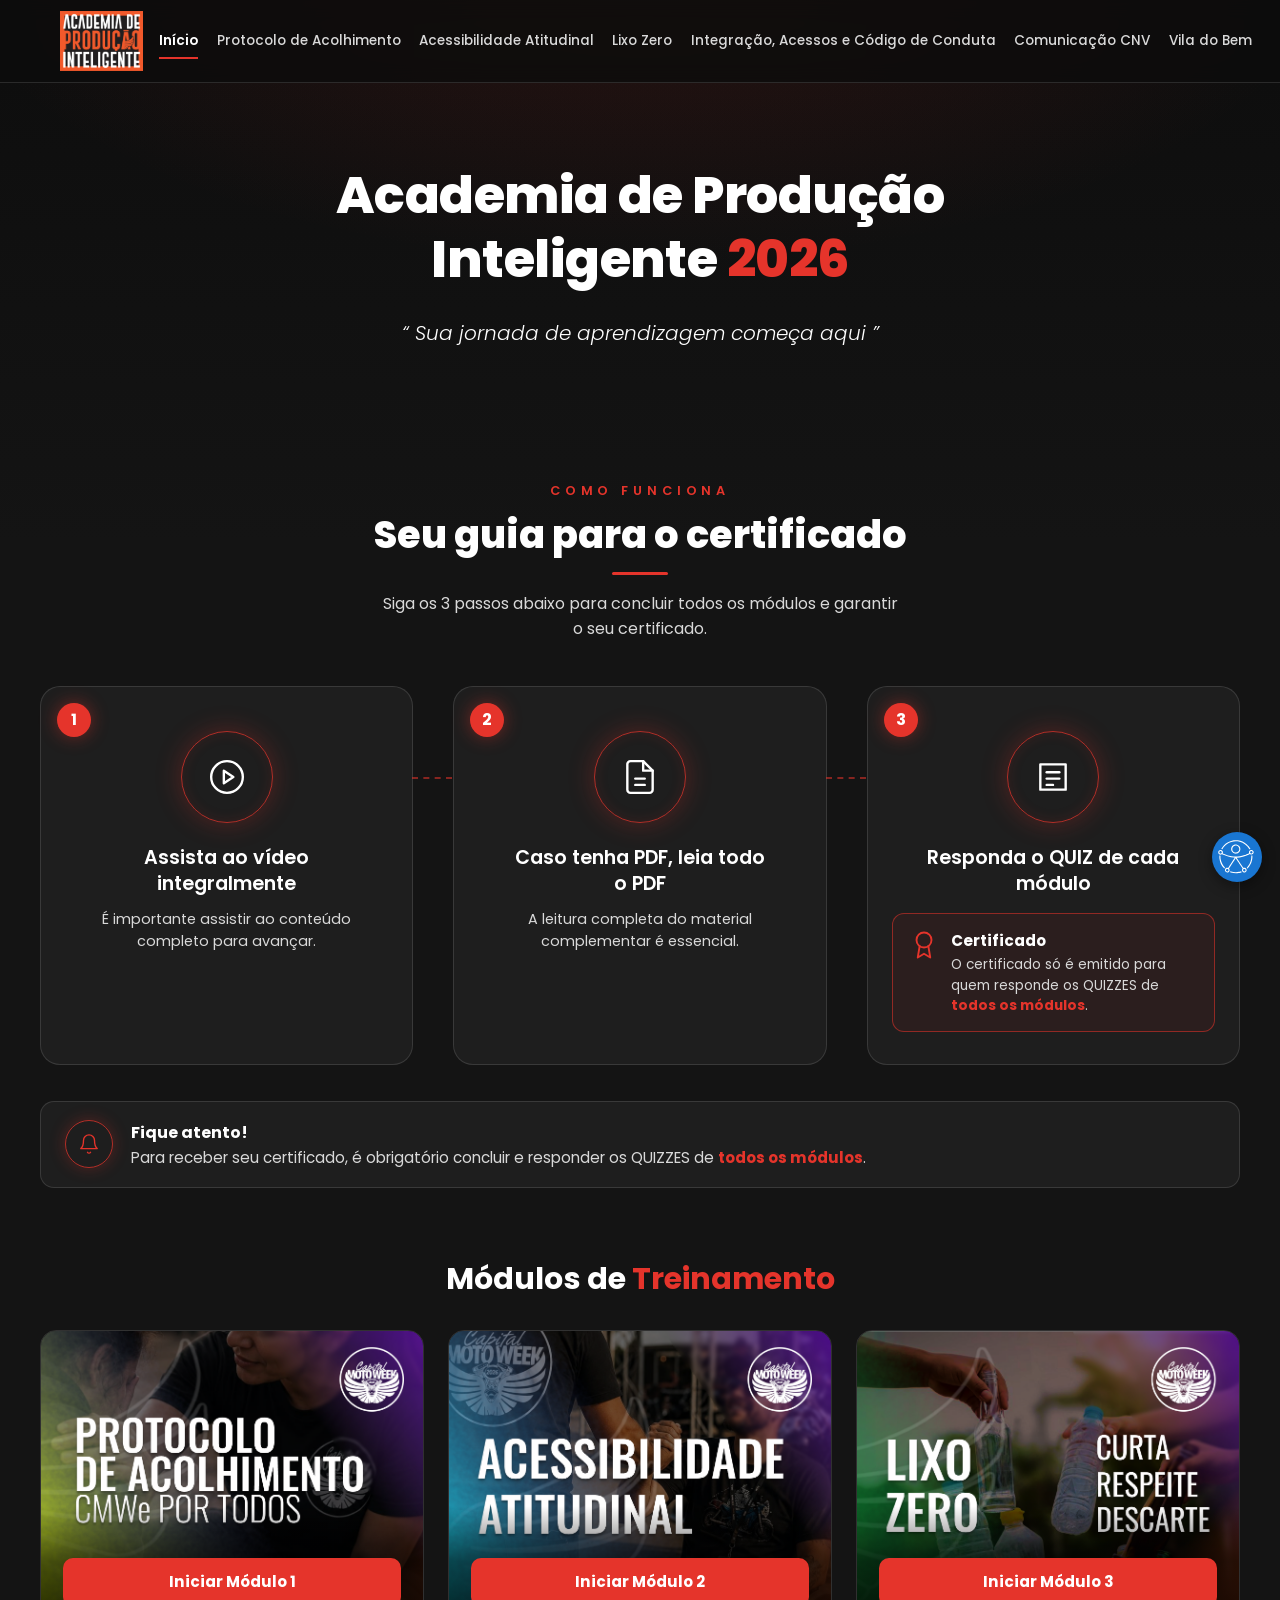
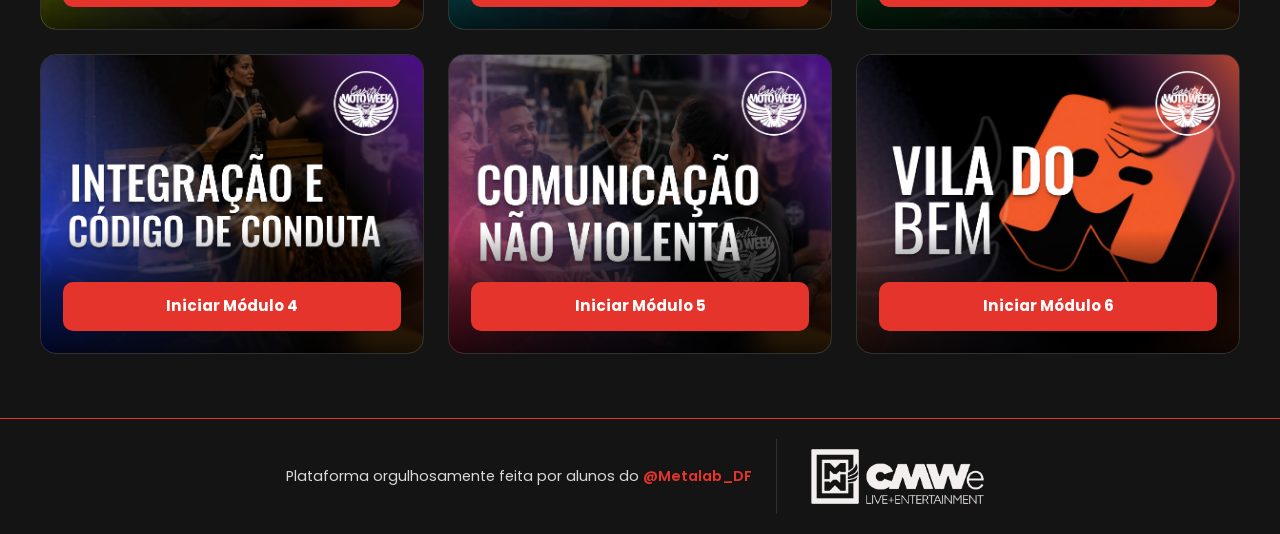
==== commit ce442b9c: "Modulo 4 vira Integracao, Acessos e Codigo de Conduta com dois videos - Novo video Acessos do Festiv" ====
--- a/index.html
+++ b/index.html
@@ -26,7 +26,7 @@
         <li><a href="modulo1.html">Protocolo de Acolhimento</a></li>
         <li><a href="modulo2.html">Acessibilidade Atitudinal</a></li>
         <li><a href="modulo3.html">Lixo Zero</a></li>
-        <li><a href="modulo4.html">Integração e Código de Conduta</a></li>
+        <li><a href="modulo4.html">Integração, Acessos e Código de Conduta</a></li>
         <li><a href="modulo5.html">Comunicação CNV</a></li>
         <li><a href="modulo6.html">Vila do Bem</a></li>
       </ul>
--- a/css/style.css
+++ b/css/style.css
@@ -661,6 +661,30 @@
   height: 100%;
   border: 0;
 }
+/* Rótulo acima de cada vídeo quando o módulo tem mais de um */
+.video-label{
+  font-weight: 600;
+  font-size: .95rem;
+  color: var(--accent);
+  margin: 1.1rem 0 0;
+}
+/* Grupo de vídeos: lado a lado quando há espaço, empilhados no mobile */
+.videos{
+  display: flex;
+  flex-wrap: wrap;
+  gap: 1rem;
+  margin-top: .5rem;
+}
+.videos .video-item{
+  flex: 1 1 200px;
+  min-width: 0;
+}
+.videos .video-label{
+  margin: 0 0 .5rem;
+}
+.videos .video-wrapper{
+  margin-top: 0;
+}
 .pdf-link{
   display: inline-flex;
   align-items: center;
@@ -674,6 +698,28 @@
   font-weight: 600;
 }
 .pdf-link:hover{ border-color: var(--accent); }
+
+/* Grupo com mais de um PDF: lado a lado, empilhando quando falta espaço */
+.pdfs{
+  display: flex;
+  flex-wrap: wrap;
+  gap: .75rem;
+  margin-top: 1rem;
+}
+/* O ícone flui junto com a primeira linha do texto e tudo centraliza,
+   mesmo quando o texto quebra em duas linhas */
+.pdfs .pdf-link{
+  margin-top: 0;
+  flex: 1 1 240px;
+  display: block;
+  text-align: center;
+  align-content: center;
+}
+.pdfs .pdf-link svg{
+  display: inline-block;
+  vertical-align: -0.25em;
+  margin-right: .35rem;
+}
 
 /* Card de instruções + botão para o Google Forms */
 .instruction-card{
@@ -774,10 +820,11 @@
 .a11y-float:hover{ transform: scale(1.08); }
 /* Logo de acessibilidade (SVG preto): filtro deixa branca sobre o fundo azul */
 .a11y-float img{
-  width: 30px;
-  height: 30px;
+  width: 40px;
+  height: 40px;
   object-fit: contain;
   filter: brightness(0) invert(1);
+  
 }
 
 /* Com o alto contraste ativo, o botão fica amarelo e a logo volta a ser preta */
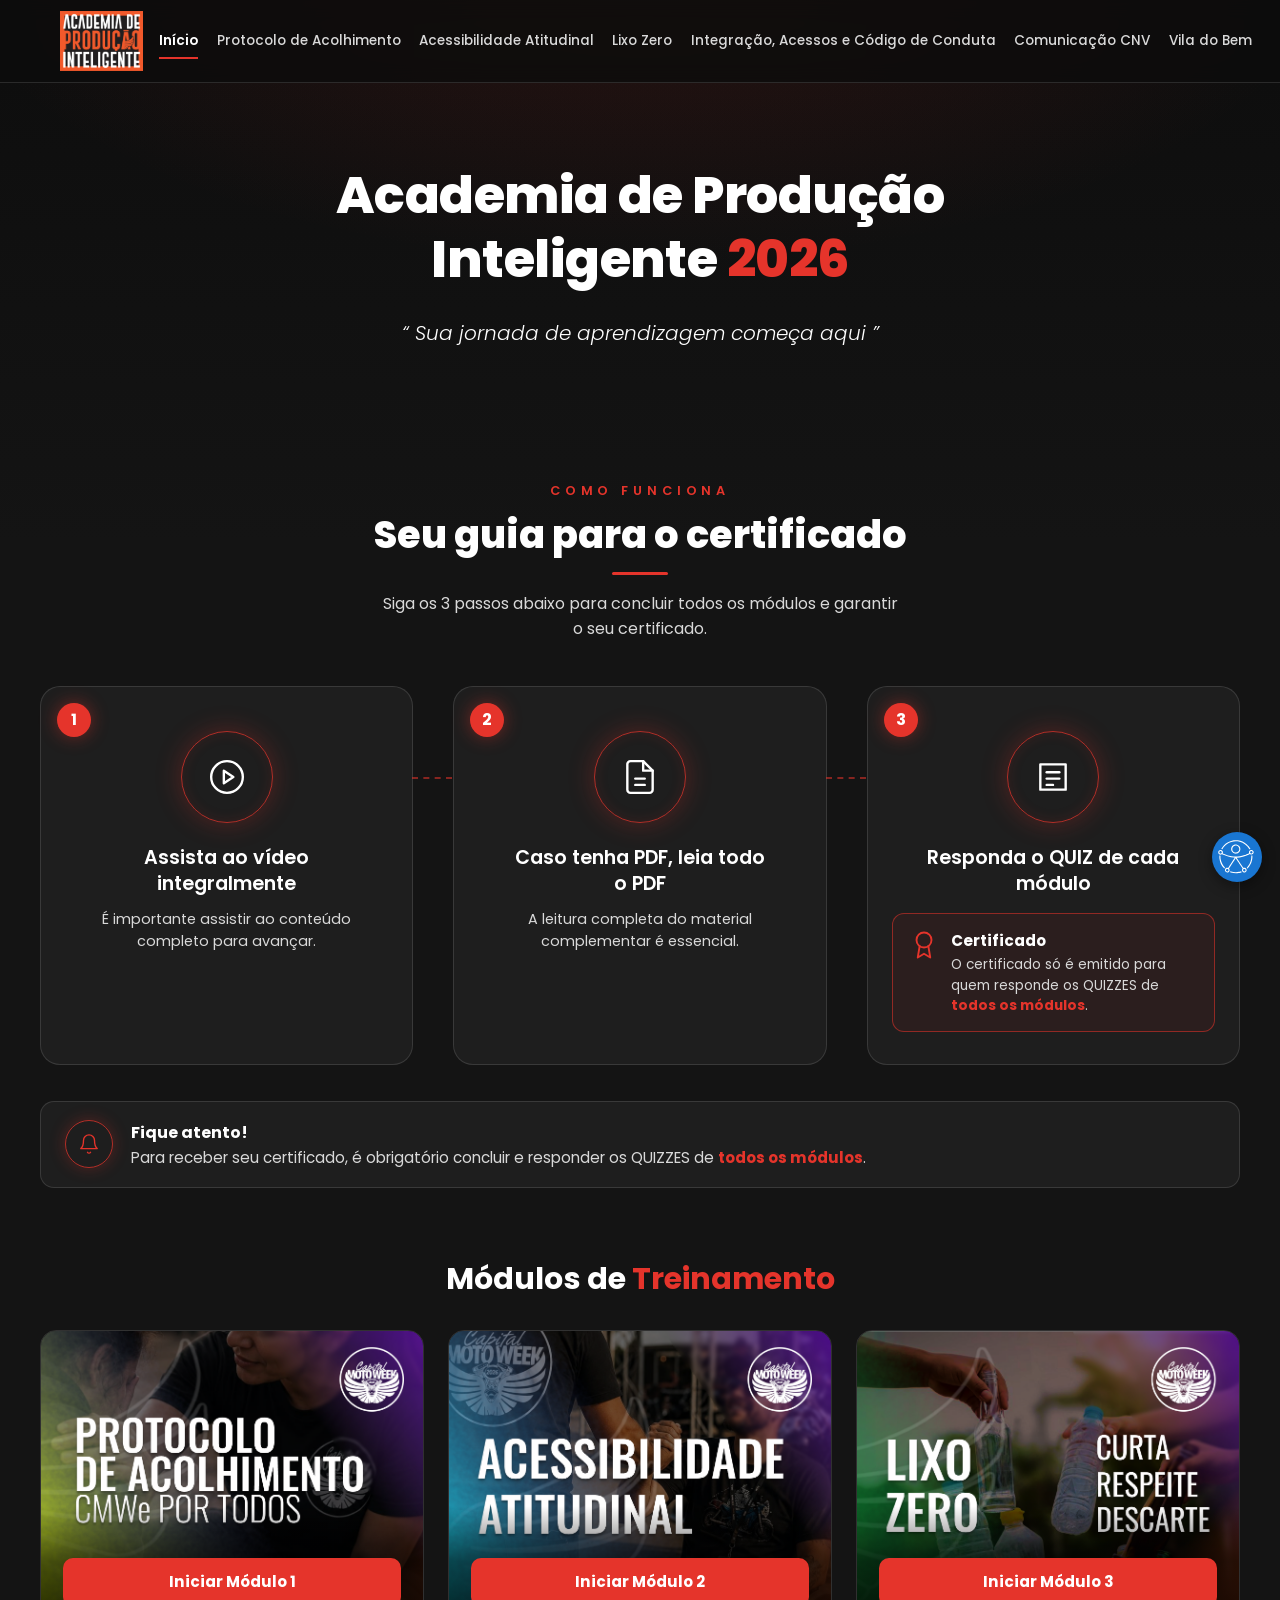
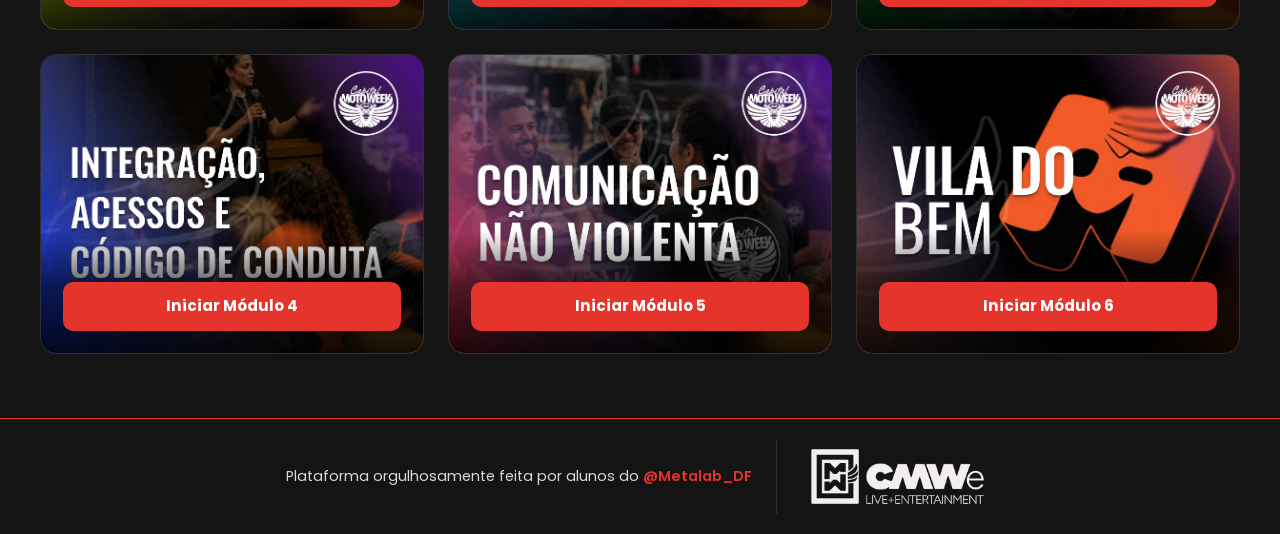
==== commit 71adf3e6: "Nova imagem do card do modulo 4 (Integracao, Acessos e Codigo de Conduta) Co-Authored-By: Claude Fab" ====
--- a/index.html
+++ b/index.html
@@ -145,7 +145,7 @@
 
       <article class="module-card">
         <div class="module-card-media">
-          <img src="images/INTEGRA-O-E-C-DIGO-DE-CONDUTA-2.png" alt="">
+          <img src="images/INTEGRA-O-ACESSOS-E-C-DIGO-DE-CONDUTA.png" alt="">
           <span class="media-fallback-icon" aria-hidden="true">🤝</span>
         </div>
         <div class="module-card-overlay">
--- a/css/style.css
+++ b/css/style.css
@@ -661,30 +661,6 @@
   height: 100%;
   border: 0;
 }
-/* Rótulo acima de cada vídeo quando o módulo tem mais de um */
-.video-label{
-  font-weight: 600;
-  font-size: .95rem;
-  color: var(--accent);
-  margin: 1.1rem 0 0;
-}
-/* Grupo de vídeos: lado a lado quando há espaço, empilhados no mobile */
-.videos{
-  display: flex;
-  flex-wrap: wrap;
-  gap: 1rem;
-  margin-top: .5rem;
-}
-.videos .video-item{
-  flex: 1 1 200px;
-  min-width: 0;
-}
-.videos .video-label{
-  margin: 0 0 .5rem;
-}
-.videos .video-wrapper{
-  margin-top: 0;
-}
 .pdf-link{
   display: inline-flex;
   align-items: center;
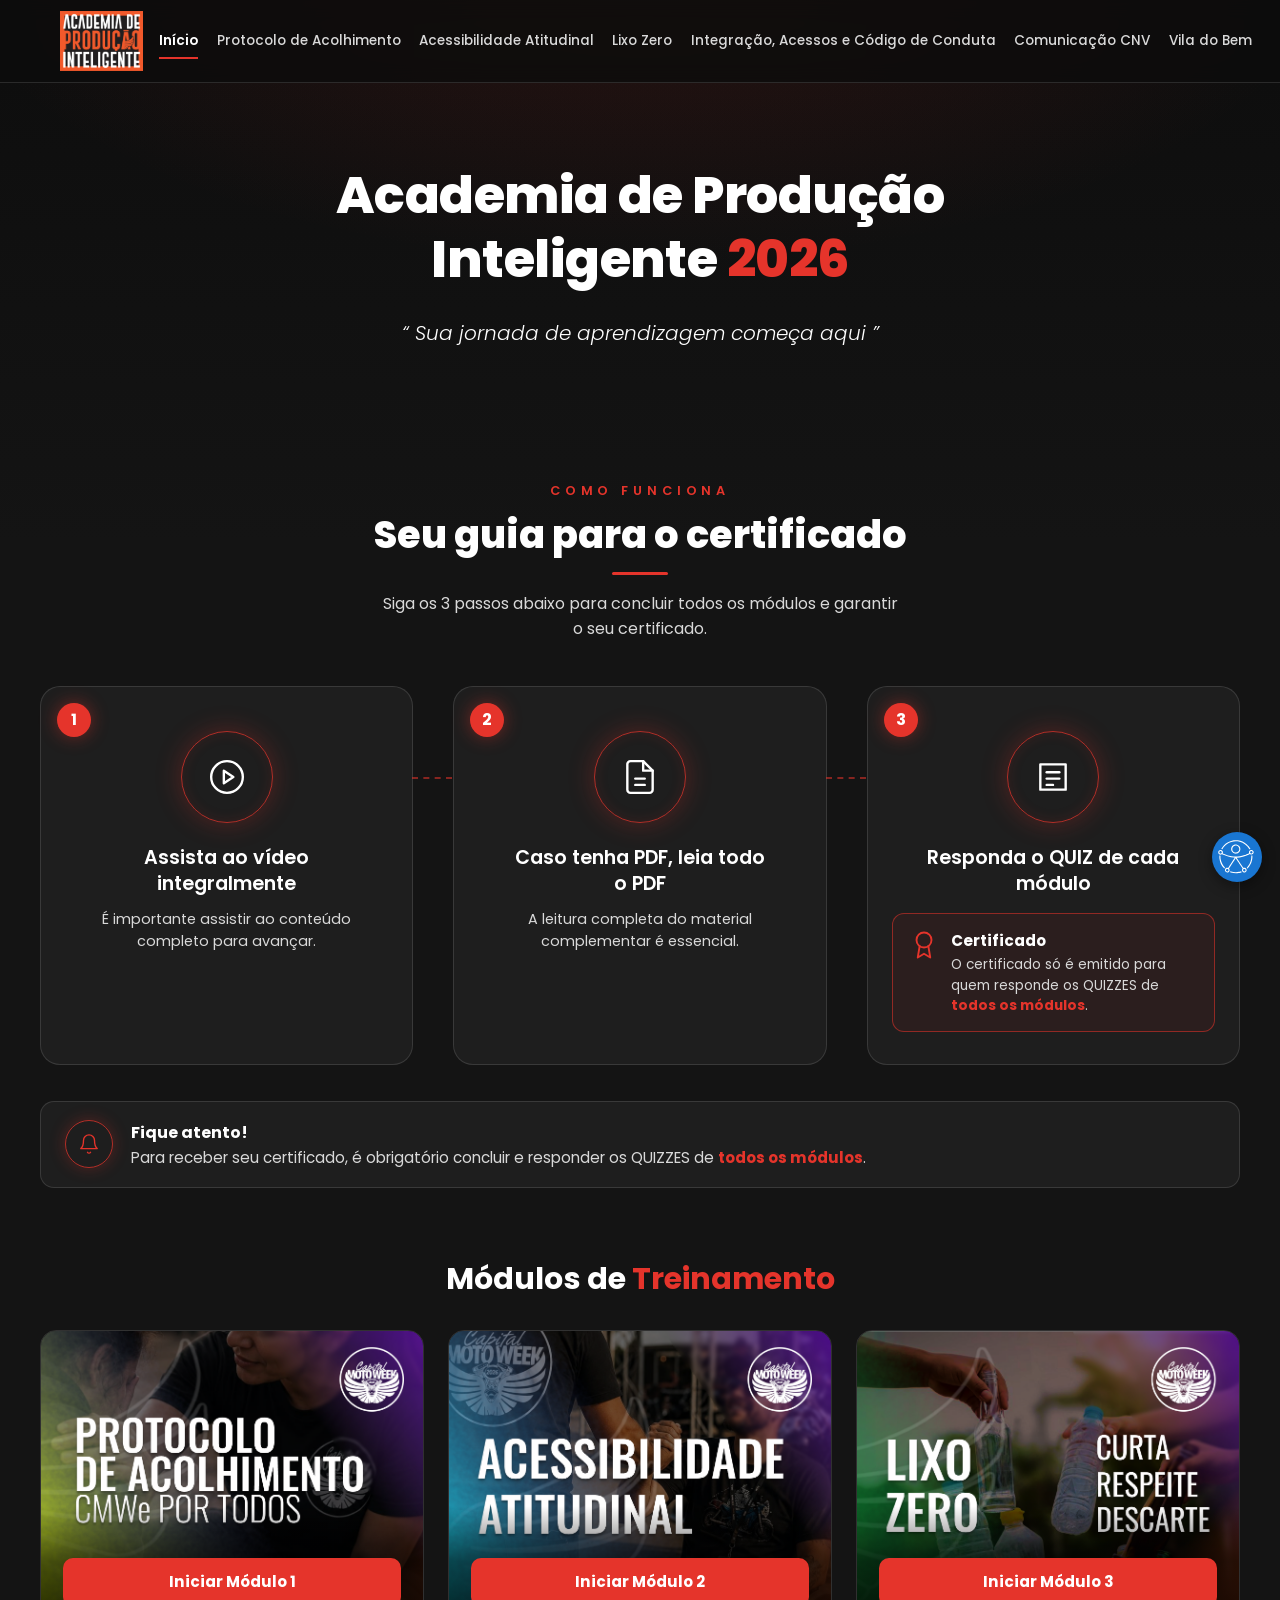
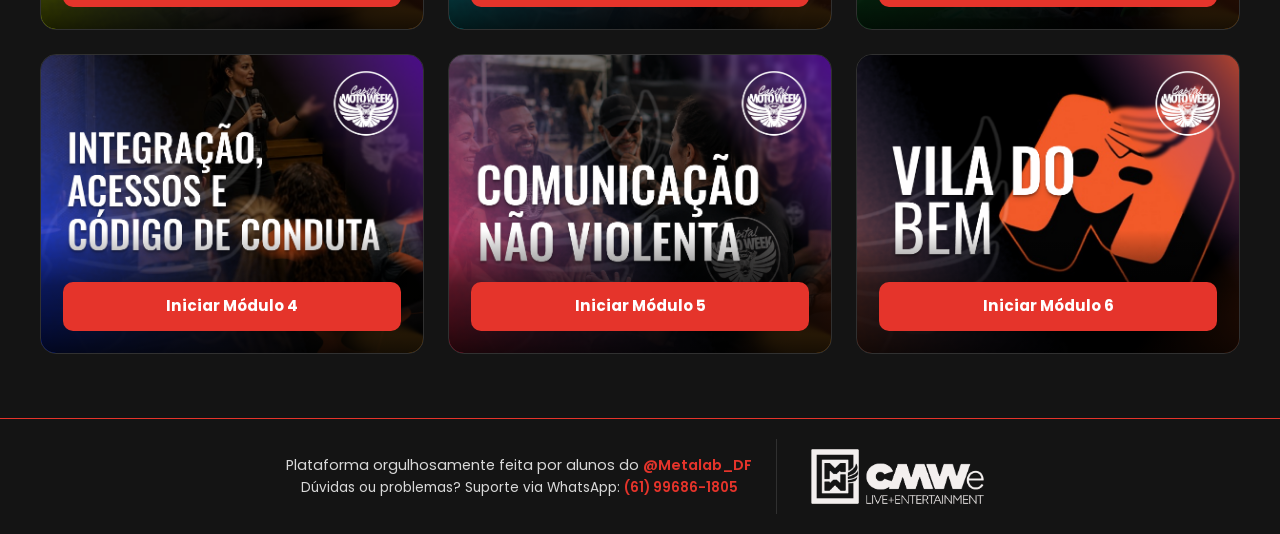
==== commit f02f5a84: "Linha de suporte via WhatsApp no footer de todas as paginas Co-Authored-By: Claude Fable 5 <noreply@" ====
--- a/index.html
+++ b/index.html
@@ -180,7 +180,10 @@
 
 <footer class="site-footer">
   <div class="footer-inner">
-    <p>Plataforma orgulhosamente feita por alunos do <a class="footer-credit" href="https://www.instagram.com/metalab_df/" target="_blank" rel="noopener noreferrer">@Metalab_DF</a></p>
+    <div class="footer-text">
+      <p>Plataforma orgulhosamente feita por alunos do <a class="footer-credit" href="https://www.instagram.com/metalab_df/" target="_blank" rel="noopener noreferrer">@Metalab_DF</a></p>
+      <p class="footer-support">Dúvidas ou problemas? Suporte via WhatsApp: <a class="footer-credit" href="https://wa.me/5561996861805" target="_blank" rel="noopener noreferrer">(61) 99686-1805</a></p>
+    </div>
     <img src="images/CMWe - Logo - Mono - B Off-white.png" alt="Logo CMWe">
   </div>
 </footer>
--- a/css/style.css
+++ b/css/style.css
@@ -759,6 +759,10 @@
   text-decoration: none;
 }
 .footer-credit:hover, .footer-credit:focus-visible{ text-decoration: underline; }
+.footer-support{
+  margin-top: .25rem;
+  font-size: .85rem;
+}
 /* Linha vertical separando o texto da logo */
 .site-footer img{
   display: block;
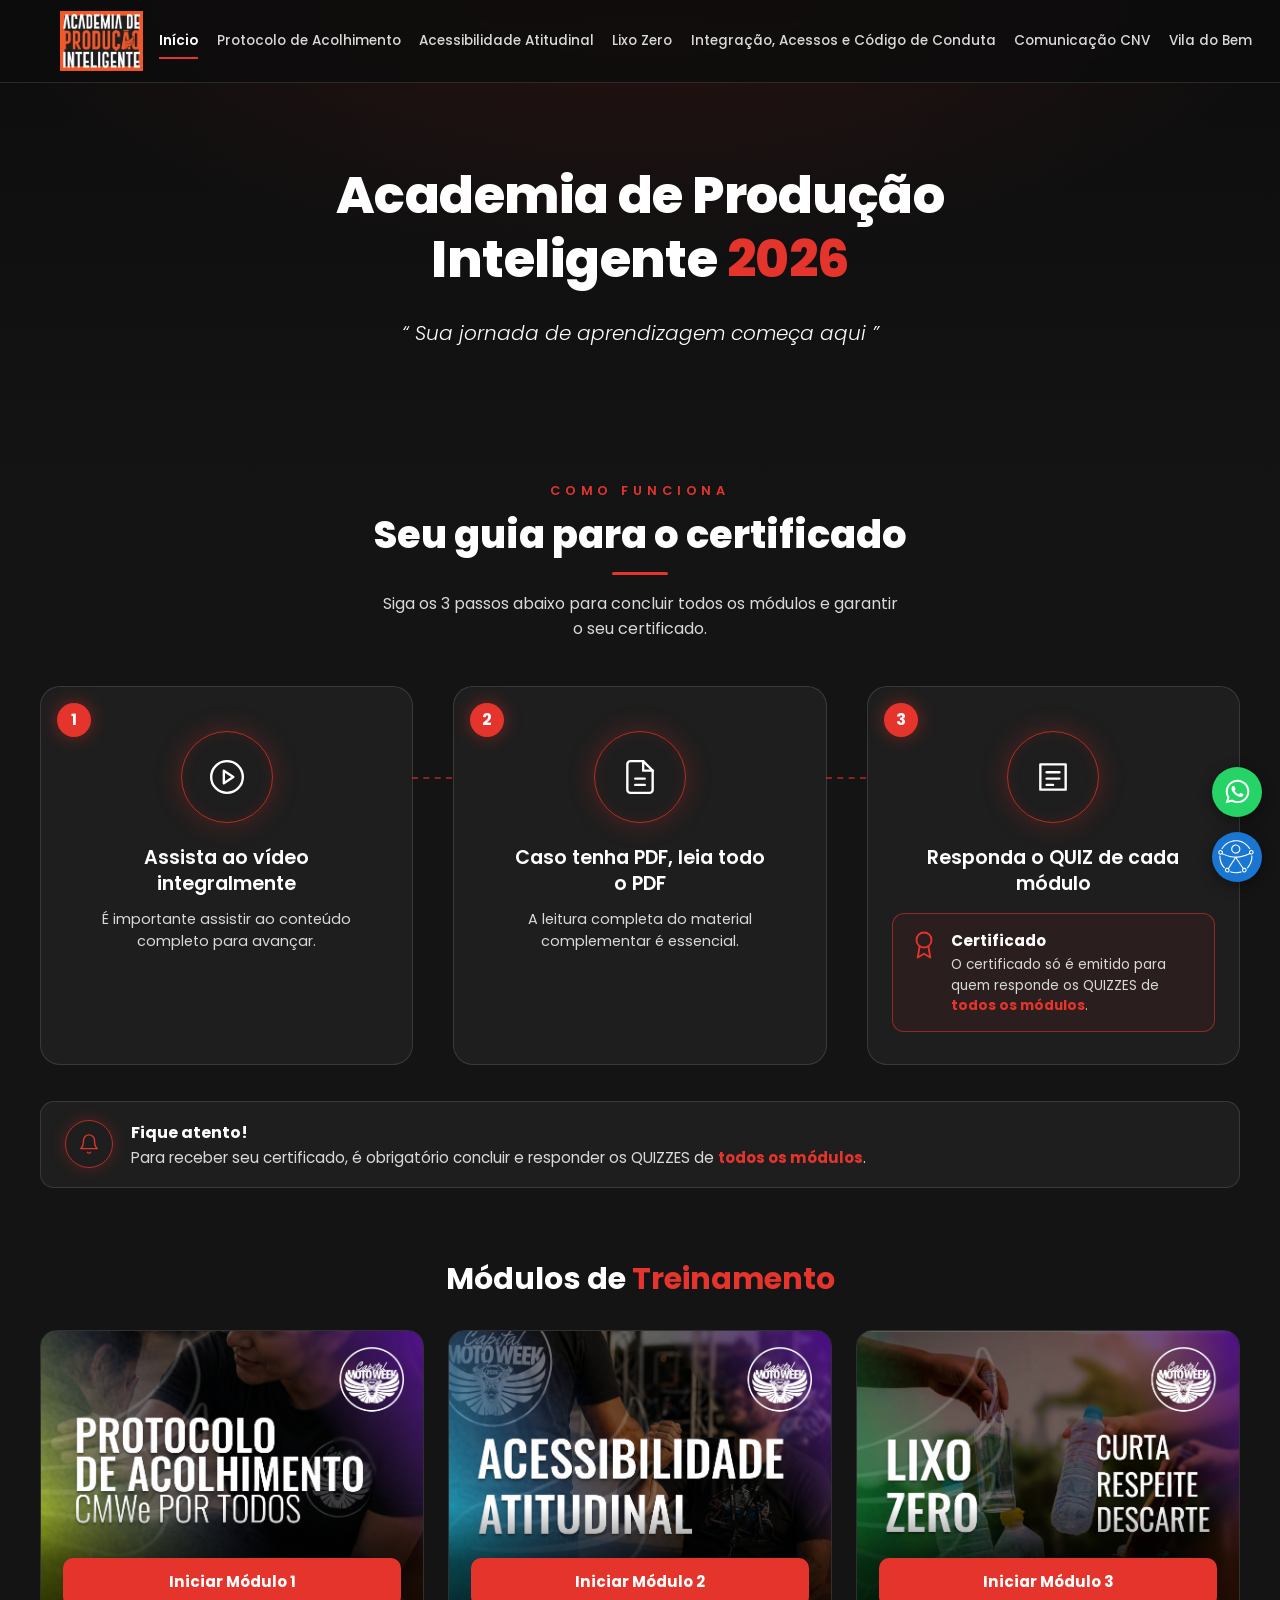
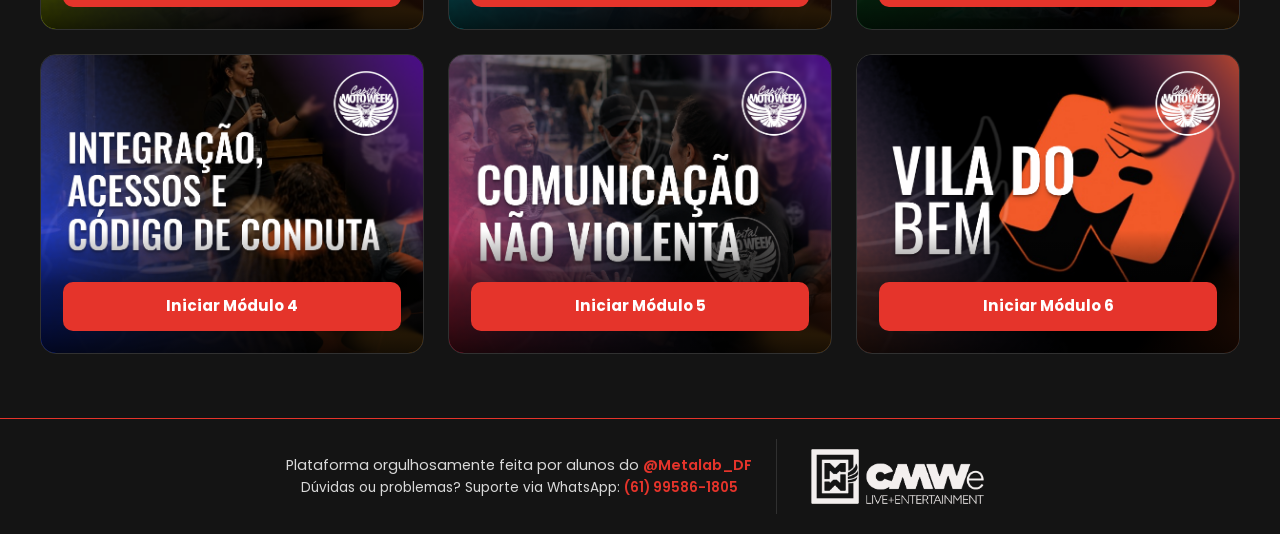
==== commit 4249e4ad: "Botao flutuante de suporte via WhatsApp em todas as paginas Numero de suporte corrigido para (61) 99" ====
--- a/index.html
+++ b/index.html
@@ -182,12 +182,15 @@
   <div class="footer-inner">
     <div class="footer-text">
       <p>Plataforma orgulhosamente feita por alunos do <a class="footer-credit" href="https://www.instagram.com/metalab_df/" target="_blank" rel="noopener noreferrer">@Metalab_DF</a></p>
-      <p class="footer-support">Dúvidas ou problemas? Suporte via WhatsApp: <a class="footer-credit" href="https://wa.me/5561996861805" target="_blank" rel="noopener noreferrer">(61) 99686-1805</a></p>
+      <p class="footer-support">Dúvidas ou problemas? Suporte via WhatsApp: <a class="footer-credit" href="https://wa.me/5561995861805" target="_blank" rel="noopener noreferrer">(61) 99586-1805</a></p>
     </div>
     <img src="images/CMWe - Logo - Mono - B Off-white.png" alt="Logo CMWe">
   </div>
 </footer>
 
+<a class="whats-float" href="https://wa.me/5561995861805" target="_blank" rel="noopener noreferrer" aria-label="Falar com o suporte no WhatsApp" title="Suporte via WhatsApp">
+  <svg viewBox="0 0 448 512" aria-hidden="true"><path d="M380.9 97.1C339 55.1 283.2 32 223.9 32c-122.4 0-222 99.6-222 222 0 39.1 10.2 77.3 29.6 111L0 480l117.7-30.9c32.4 17.7 68.9 27 106.1 27h.1c122.3 0 224.1-99.6 224.1-222 0-59.3-25.2-115-67.1-157zm-157 341.6c-33.2 0-65.7-8.9-94-25.7l-6.7-4-69.8 18.3L72 359.2l-4.4-7c-18.5-29.4-28.2-63.3-28.2-98.2 0-101.7 82.8-184.5 184.6-184.5 49.3 0 95.6 19.2 130.4 54.1 34.8 34.9 56.2 81.2 56.1 130.5 0 101.8-84.9 184.6-186.6 184.6zm101.2-138.2c-5.5-2.8-32.8-16.2-37.9-18-5.1-1.9-8.8-2.8-12.5 2.8-3.7 5.6-14.3 18-17.6 21.8-3.2 3.7-6.5 4.2-12 1.4-32.6-16.3-54-29.1-75.5-66-5.7-9.8 5.7-9.1 16.3-30.3 1.8-3.7.9-6.9-.5-9.7-1.4-2.8-12.5-30.1-17.1-41.2-4.5-10.8-9.1-9.3-12.5-9.5-3.2-.2-6.9-.2-10.6-.2-3.7 0-9.7 1.4-14.8 6.9-5.1 5.6-19.4 19-19.4 46.3 0 27.3 19.9 53.7 22.6 57.4 2.8 3.7 39.1 59.7 94.8 83.8 35.2 15.2 49 16.5 66.6 13.9 10.7-1.6 32.8-13.4 37.4-26.4 4.6-13 4.6-24.1 3.2-26.4-1.3-2.5-5-3.9-10.5-6.6z"></path></svg>
+</a>
 <button type="button" class="a11y-float" data-a11y-toggle aria-pressed="false" aria-label="Alternar modo de alto contraste">
   <img src="images/LOGO_ACESSIBILIDADE.svg" alt="" aria-hidden="true">
 </button>
--- a/css/style.css
+++ b/css/style.css
@@ -811,6 +811,25 @@
 [data-theme="alto-contraste"] .a11y-float{ background: var(--accent); }
 [data-theme="alto-contraste"] .a11y-float img{ filter: none; }
 
+/* Botão flutuante do WhatsApp (suporte) — empilhado acima do de acessibilidade */
+.whats-float{
+  position: fixed;
+  right: 1.1rem;
+  bottom: 5.2rem;
+  width: 50px;
+  height: 50px;
+  border-radius: 50%;
+  background: #25d366;
+  display: flex;
+  align-items: center;
+  justify-content: center;
+  box-shadow: 0 4px 14px rgba(0,0,0,.4);
+  z-index: 50;
+  transition: transform .15s ease;
+}
+.whats-float:hover{ transform: scale(1.08); }
+.whats-float svg{ width: 27px; height: 27px; fill: #ffffff; }
+
 .visually-hidden{
   position: absolute;
   width: 1px; height: 1px;
